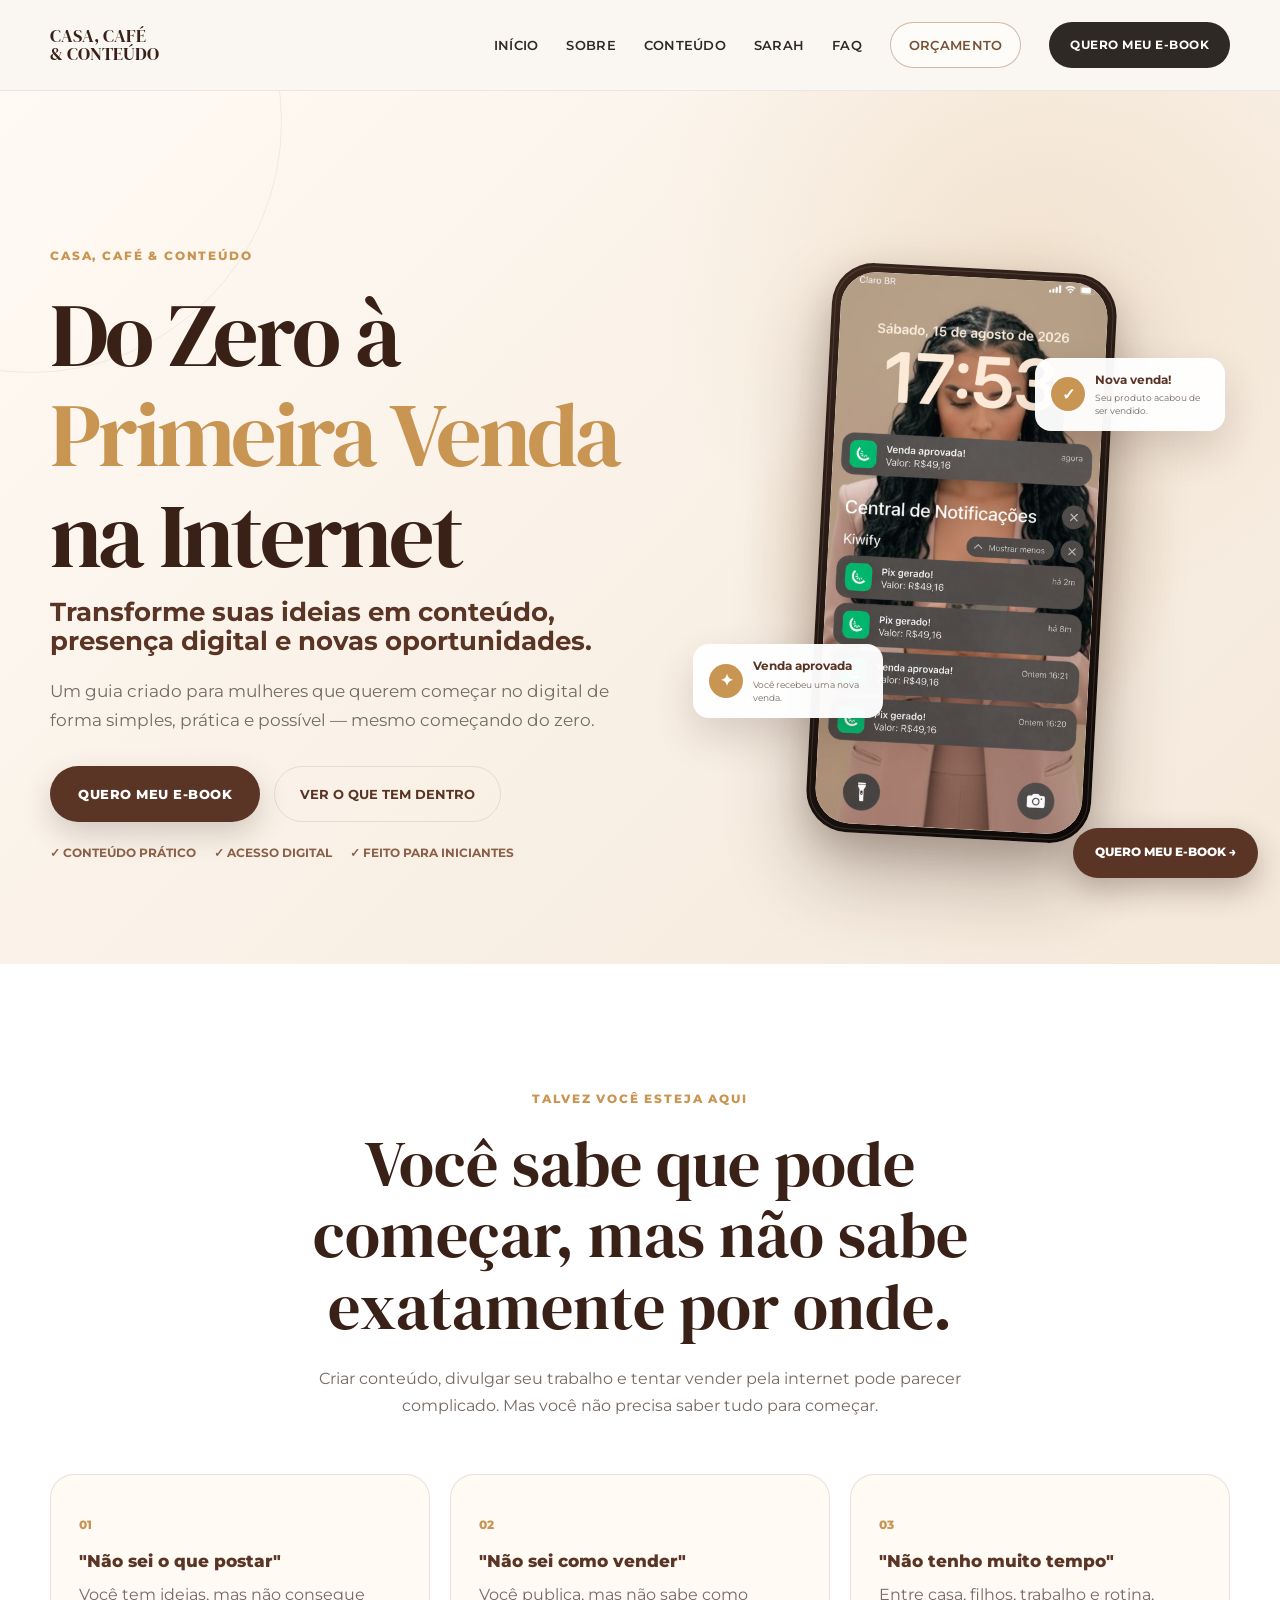
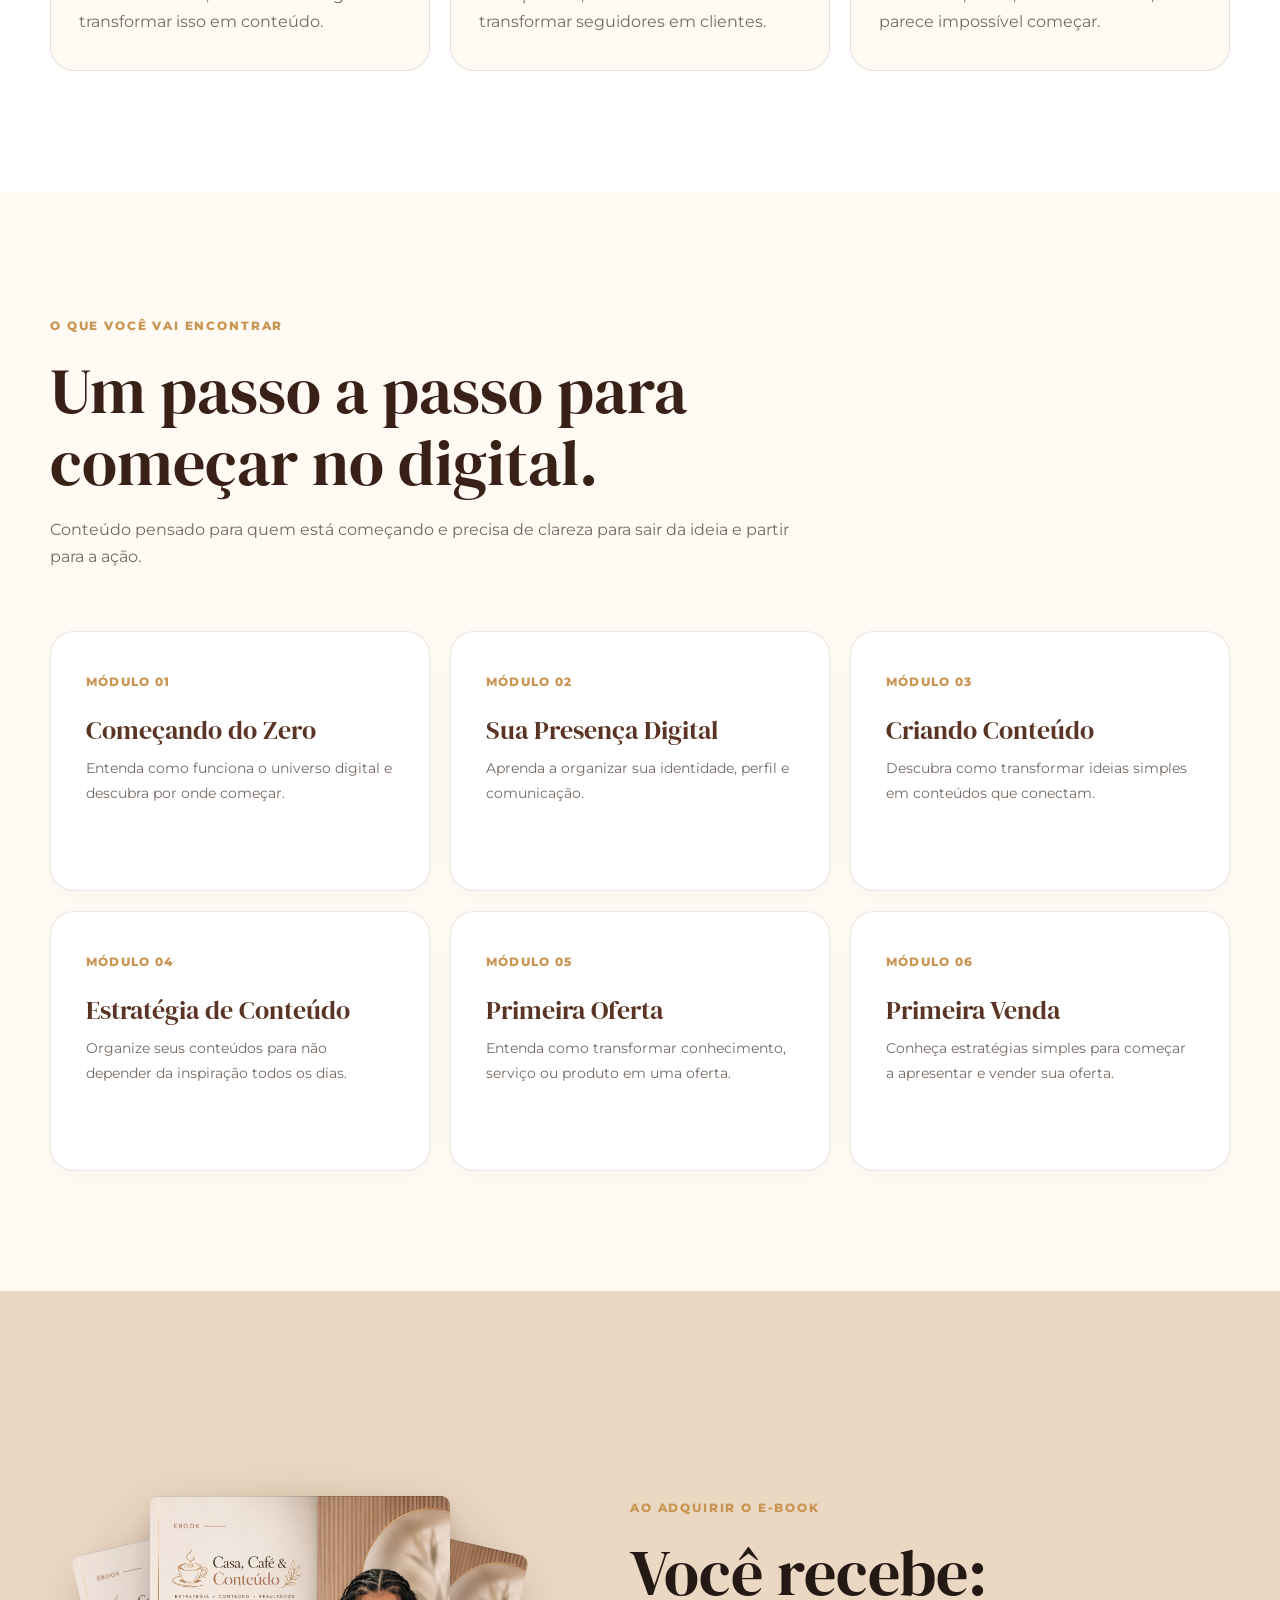
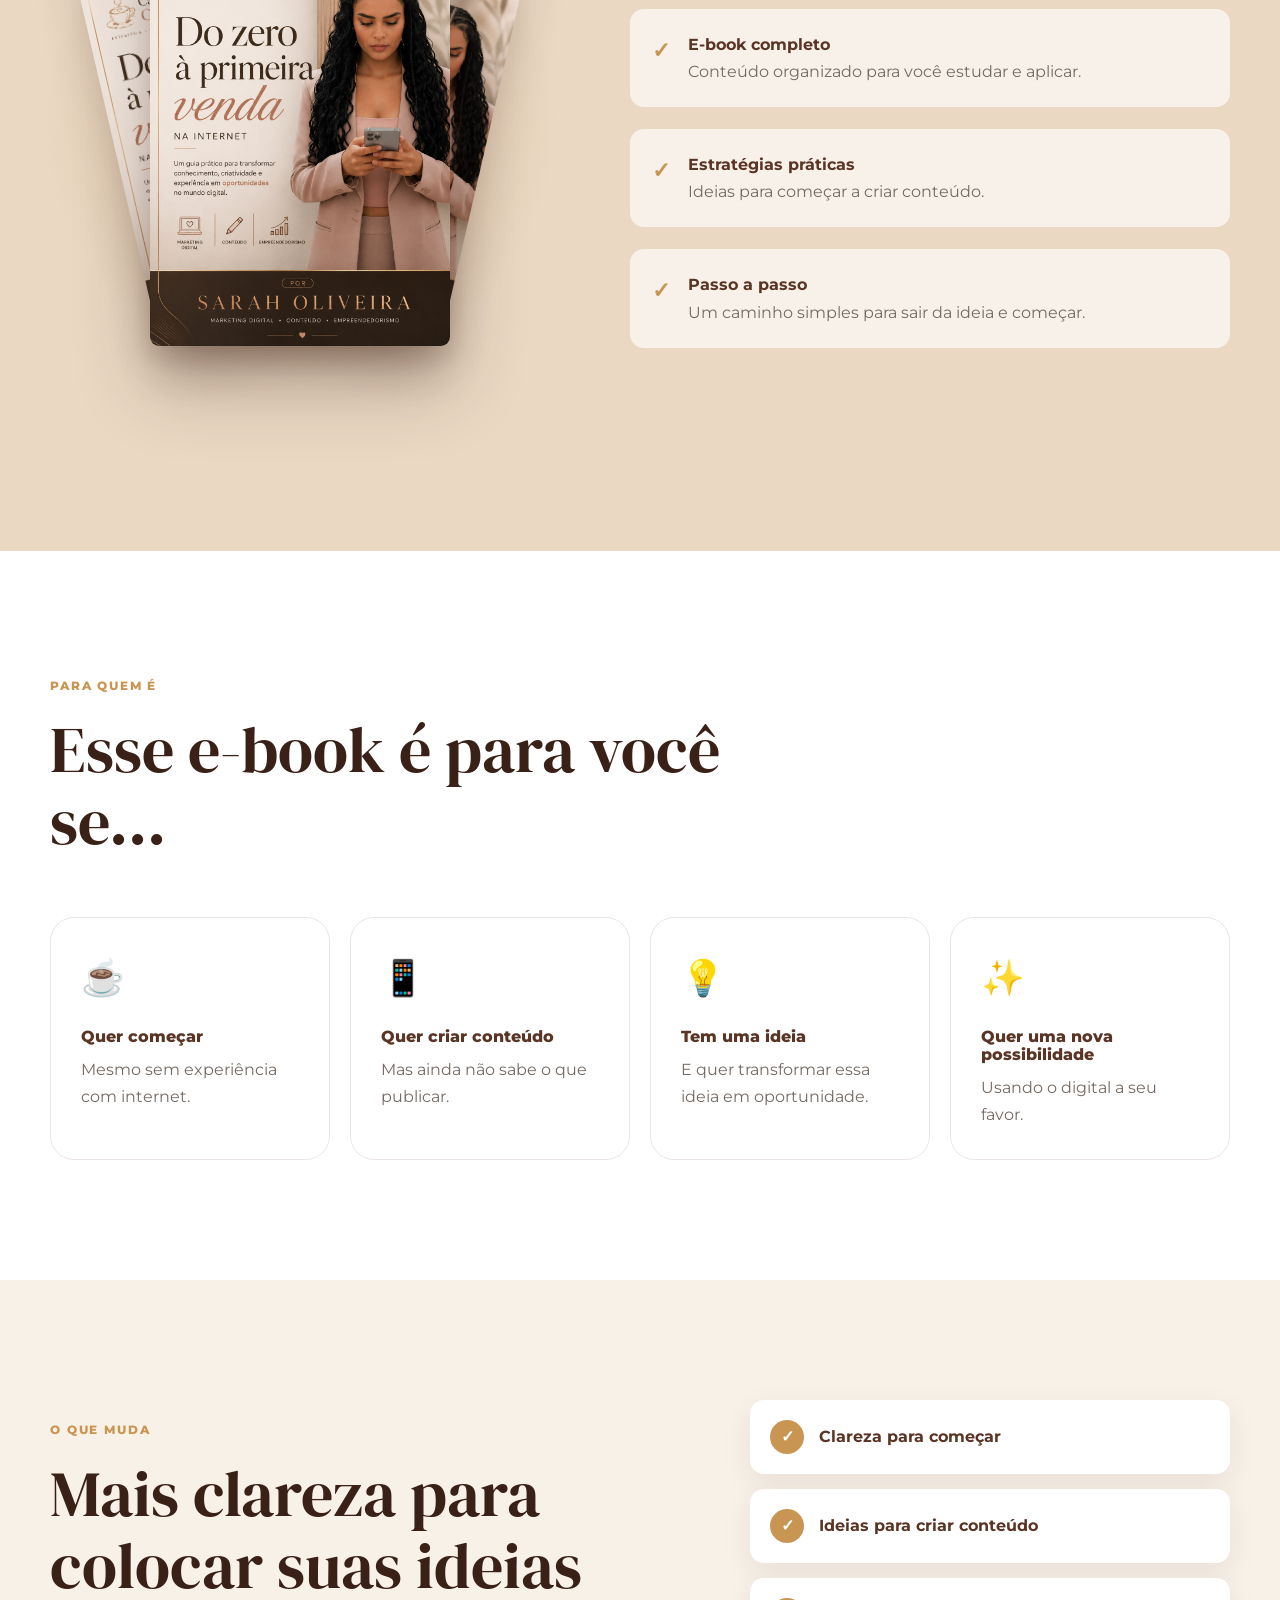
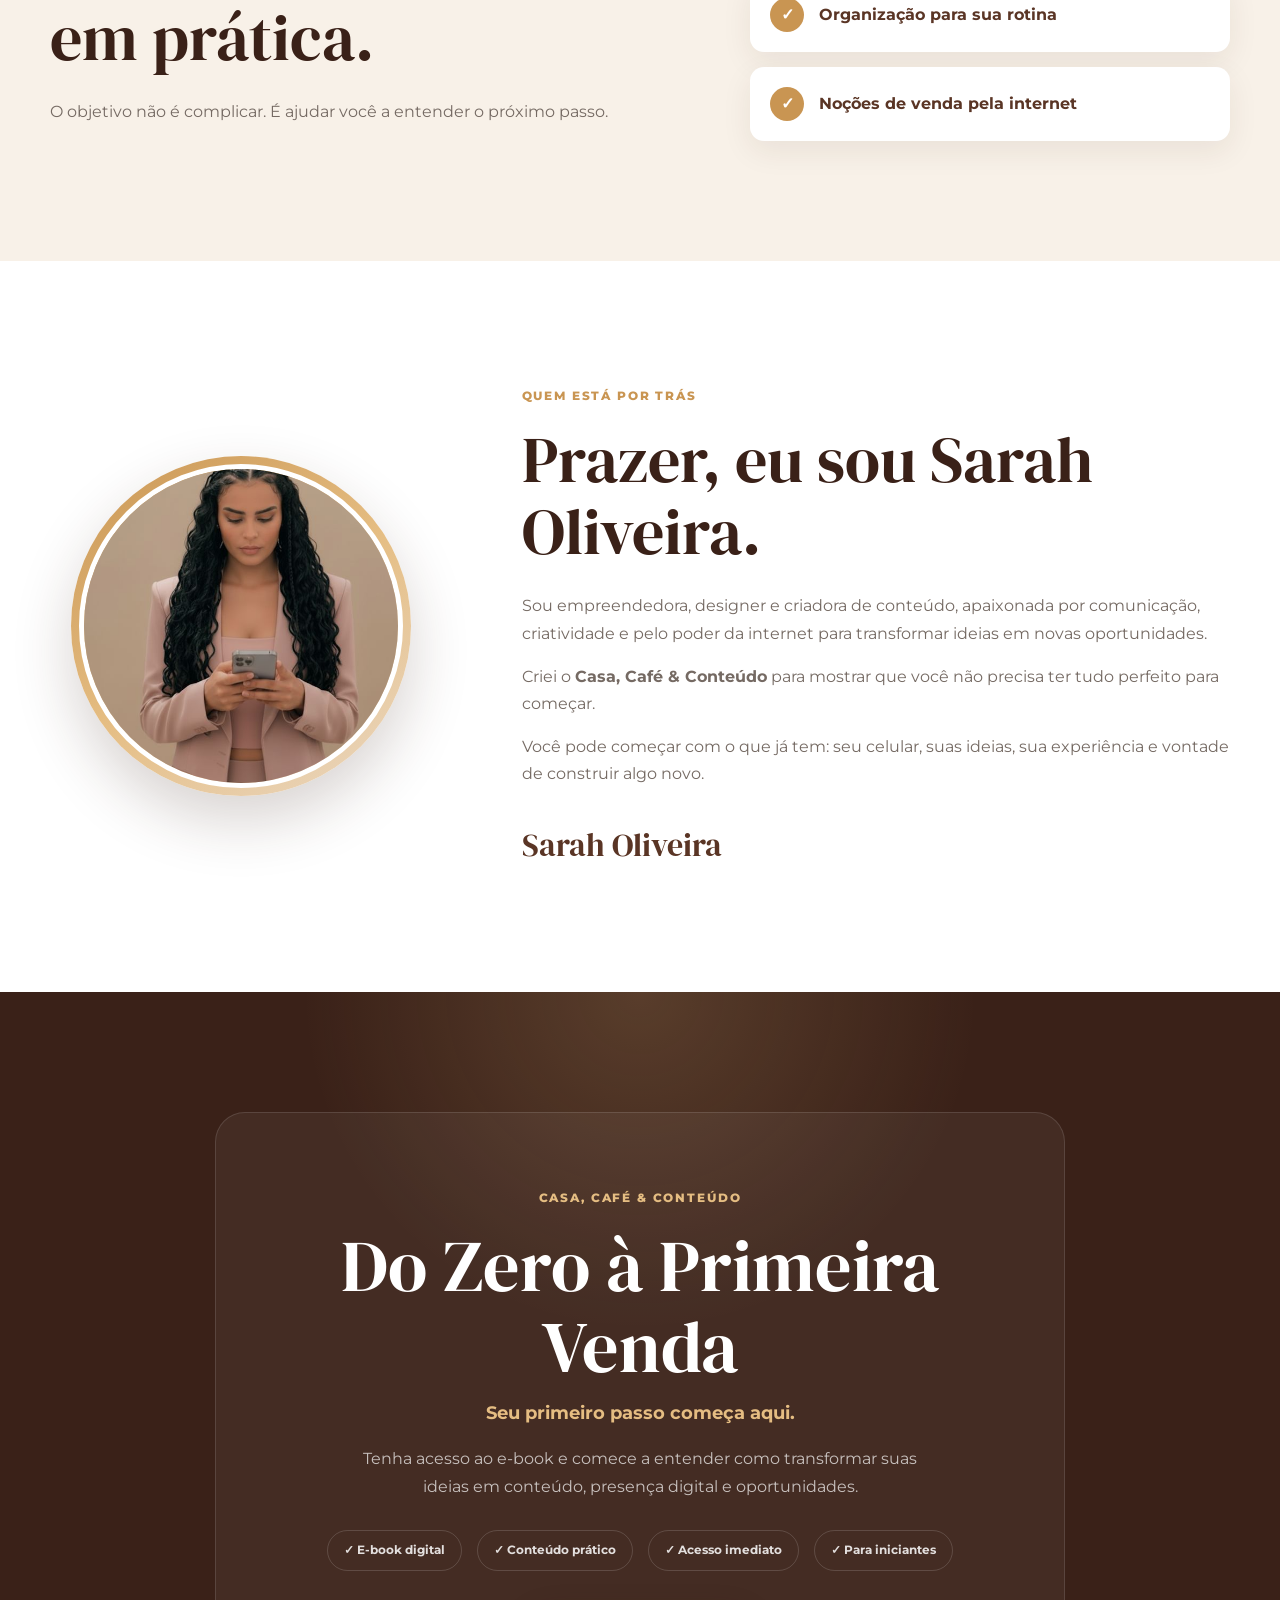
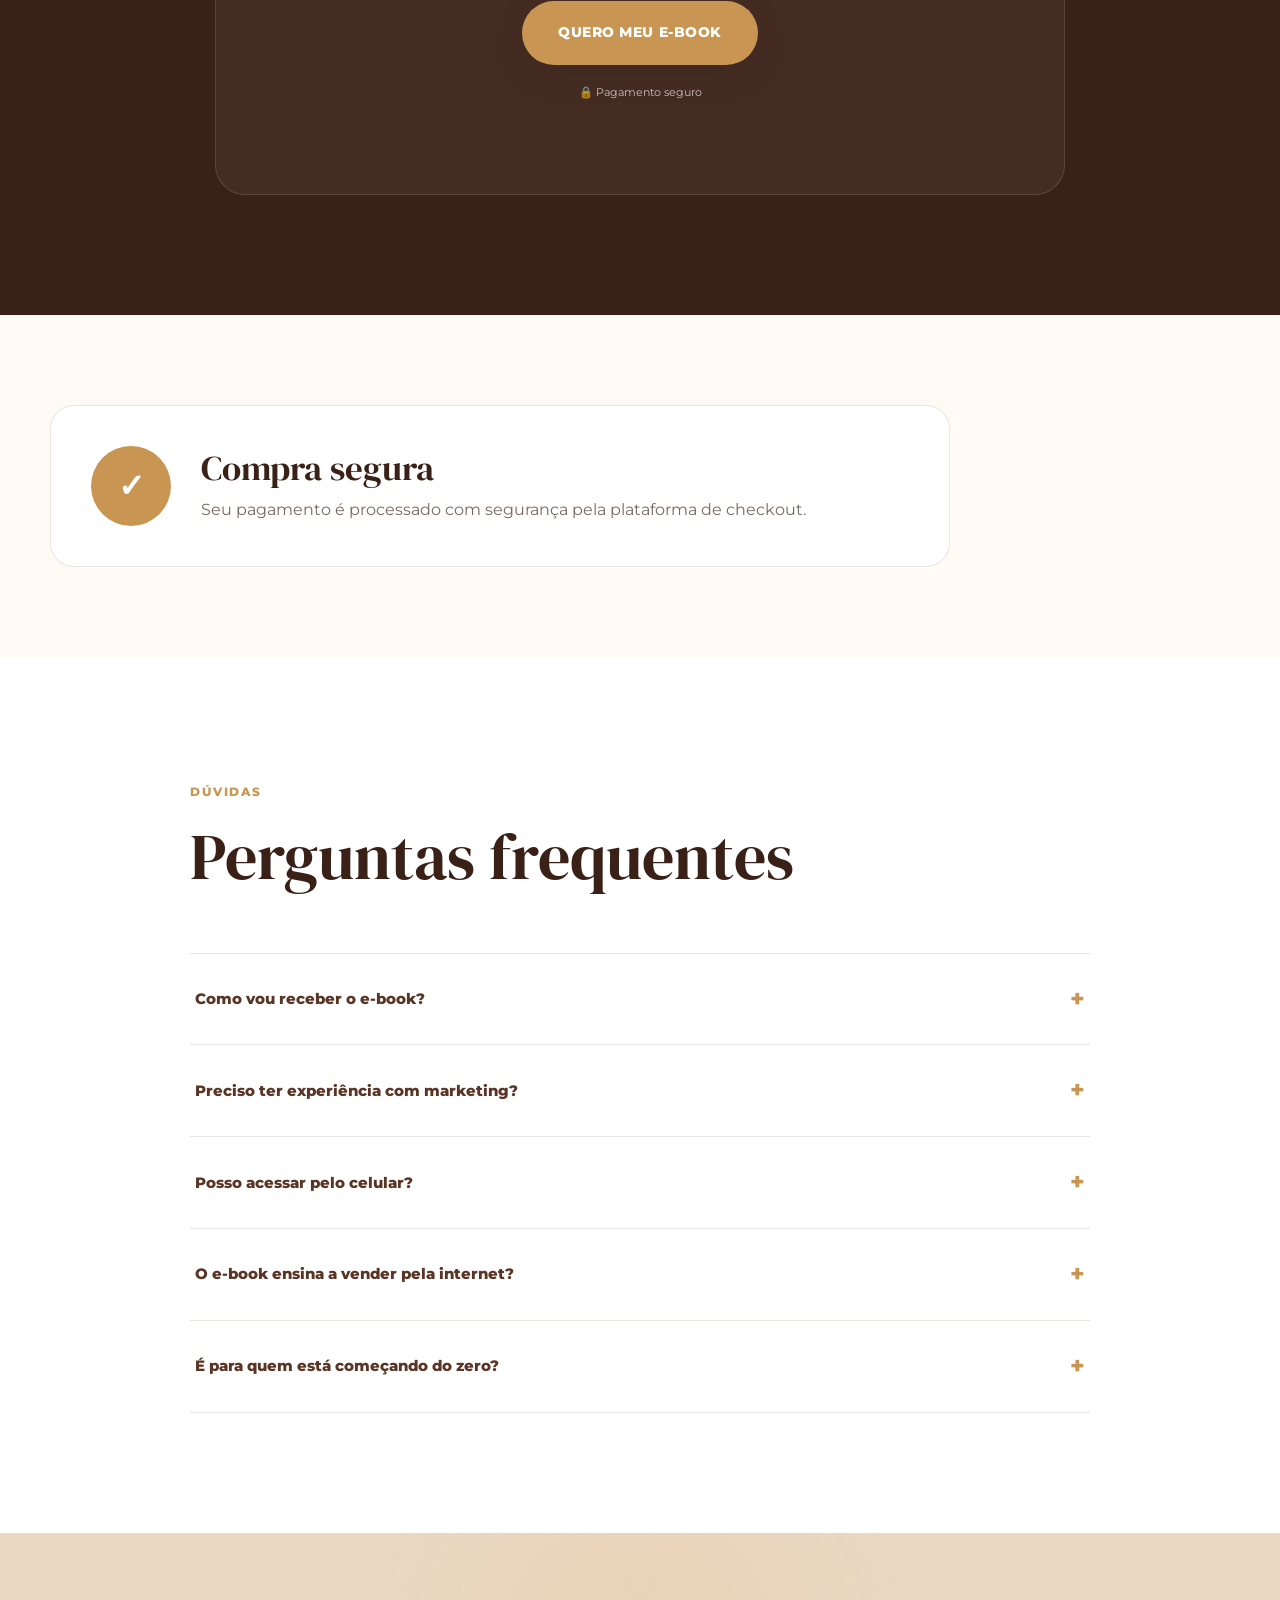
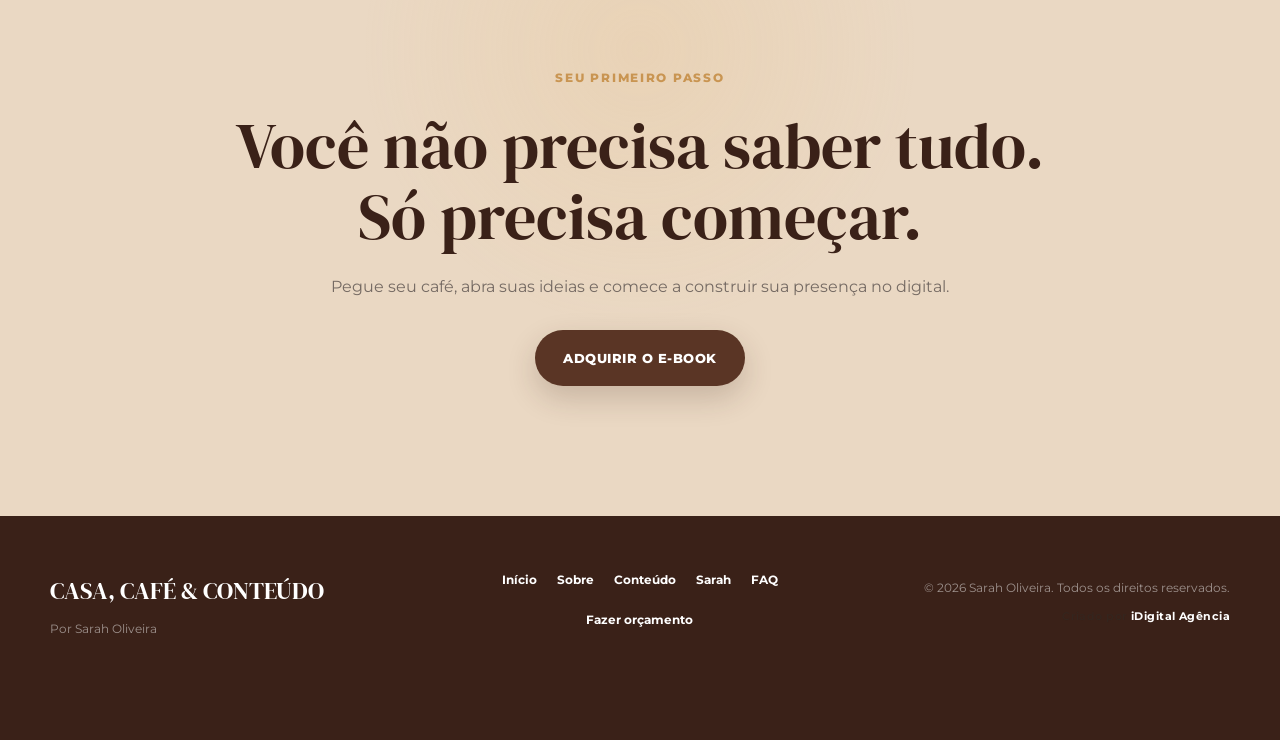
==== index.html @ 690cb83f "Primeiro commit do site Sarah Oliveira" ====
﻿<!DOCTYPE html>
<html lang="pt-BR">

<head>
    <meta charset="UTF-8">
    <meta name="viewport" content="width=device-width, initial-scale=1.0">

    <title>Casa, Café & Conteúdo | Sarah Oliveira</title>

    <meta name="description"
        content="Casa, Café & Conteúdo — Do Zero à Primeira Venda na Internet. Um guia para mulheres que desejam transformar ideias em oportunidades através da internet.">

    <!-- GOOGLE FONTS -->
    <link rel="preconnect" href="https://fonts.googleapis.com">
    <link rel="preconnect" href="https://fonts.gstatic.com" crossorigin>

    <link
        href="https://fonts.googleapis.com/css2?family=DM+Serif+Display&family=Montserrat:wght@400;500;600;700;800&display=swap"
        rel="stylesheet">

    <!-- CSS -->
    <link rel="stylesheet" href="style.css">
</head>

<body>

    <!-- =====================================================
         HEADER
    ====================================================== -->

    <header class="header">

        <div class="container">

            <nav class="nav">

                <a href="#inicio" class="logo">
                    CASA, CAFÉ
                    <br>
                    & CONTEÚDO
                </a>

                <div class="menu">

    <a href="#inicio">
        Início
    </a>

    <a href="#sobre">
        Sobre
    </a>

    <a href="#conteudo">
        Conteúdo
    </a>

    <a href="#autora">
        Sarah
    </a>

    <a href="#faq">
        FAQ
    </a>

    <!-- ORÇAMENTO -->
    <a href="orcamento.html">
        Orçamento
    </a>

    <a href="https://pay.kiwify.com.br/VkHYacC" class="nav-button">
        Quero meu e-book
    </a>

</div>

    </header>


    <!-- =====================================================
         HERO
    ====================================================== -->

    <main>

        <section class="hero" id="inicio">

            <div class="container">

                <div class="hero-grid">

                    <!-- TEXTO -->

                    <div class="hero-content">

                        <span class="eyebrow">
                            CASA, CAFÉ & CONTEÚDO
                        </span>

                        <h1>
                            Do Zero à
                            <span>Primeira Venda</span>
                            na Internet
                        </h1>

                        <h2>
                            Transforme suas ideias em conteúdo,
                            presença digital e novas oportunidades.
                        </h2>

                        <p class="hero-text">
                            Um guia criado para mulheres que querem
                            começar no digital de forma simples,
                            prática e possível — mesmo começando do zero.
                        </p>

                        <div class="hero-buttons">

                            <a href="https://pay.kiwify.com.br/VkHYacC" class="btn-primary">
                                QUERO MEU E-BOOK
                            </a>

                            <a href="#conteudo" class="btn-secondary">
                                VER O QUE TEM DENTRO
                            </a>

                        </div>

                        <div class="trust">

                            <span>✓ CONTEÚDO PRÁTICO</span>

                            <span>✓ ACESSO DIGITAL</span>

                            <span>✓ FEITO PARA INICIANTES</span>

                        </div>

                    </div>

                     <!-- =====================================================
     CELULAR COM SUA IMAGEM
====================================================== -->

<div class="sales-phone-area">

    <!-- NOTIFICAÇÃO FLUTUANTE 1 -->
    <div class="sales-notification-card">

        <div class="sales-notification-icon">
            ✓
        </div>

        <div>
            <strong>Nova venda!</strong>
            <p>Seu produto acabou de ser vendido.</p>
        </div>

    </div>


    <!-- NOTIFICAÇÃO FLUTUANTE 2 -->
    <div class="sales-notification-card two">

        <div class="sales-notification-icon">
            ✦
        </div>

        <div>
            <strong>Venda aprovada</strong>
            <p>Você recebeu uma nova venda.</p>
        </div>

    </div>


    <!-- =================================================
         MOCKUP DO CELULAR
    ================================================== -->

    <div class="sales-phone">

        <div class="sales-phone-screen">

            <!-- SUA IMAGEM -->
            <img
                src="img/notificacao-kiwify.png"
                alt="Notificação de venda da Kiwify"
                class="kiwify-screen-image"
            >

        </div>

    </div>
    
</div>



            </div>

        </section>


        <!-- =====================================================
             PROBLEMA
        ====================================================== -->

        <section class="problem">

            <div class="container">

                <span class="section-label">
                    TALVEZ VOCÊ ESTEJA AQUI
                </span>

                <h2>
                    Você sabe que pode começar,
                    mas não sabe exatamente por onde.
                </h2>

                <p>
                    Criar conteúdo, divulgar seu trabalho e tentar
                    vender pela internet pode parecer complicado.
                    Mas você não precisa saber tudo para começar.
                </p>


                <div class="problem-grid">

                    <article class="problem-card">

                        <span>01</span>

                        <h3>
                            "Não sei o que postar"
                        </h3>

                        <p>
                            Você tem ideias, mas não consegue
                            transformar isso em conteúdo.
                        </p>

                    </article>


                    <article class="problem-card">

                        <span>02</span>

                        <h3>
                            "Não sei como vender"
                        </h3>

                        <p>
                            Você publica, mas não sabe como
                            transformar seguidores em clientes.
                        </p>

                    </article>


                    <article class="problem-card">

                        <span>03</span>

                        <h3>
                            "Não tenho muito tempo"
                        </h3>

                        <p>
                            Entre casa, filhos, trabalho e rotina,
                            parece impossível começar.
                        </p>

                    </article>

                </div>

            </div>

        </section>
                  

                </div>
       

        <!-- =====================================================
             CONTEÚDO
        ====================================================== -->

        <section class="content-section" id="conteudo">

            <div class="container">

                <div class="section-heading">

                    <span class="section-label">
                        O QUE VOCÊ VAI ENCONTRAR
                    </span>

                    <h2>
                        Um passo a passo para
                        começar no digital.
                    </h2>

                    <p>
                        Conteúdo pensado para quem está começando
                        e precisa de clareza para sair da ideia
                        e partir para a ação.
                    </p>

                </div>


                <div class="content-grid">

                    <article class="content-card">

                        <span class="content-number">
                            MÓDULO 01
                        </span>

                        <h3>
                            Começando do Zero
                        </h3>

                        <p>
                            Entenda como funciona o universo digital
                            e descubra por onde começar.
                        </p>

                    </article>


                    <article class="content-card">

                        <span class="content-number">
                            MÓDULO 02
                        </span>

                        <h3>
                            Sua Presença Digital
                        </h3>

                        <p>
                            Aprenda a organizar sua identidade,
                            perfil e comunicação.
                        </p>

                    </article>


                    <article class="content-card">

                        <span class="content-number">
                            MÓDULO 03
                        </span>

                        <h3>
                            Criando Conteúdo
                        </h3>

                        <p>
                            Descubra como transformar ideias simples
                            em conteúdos que conectam.
                        </p>

                    </article>


                    <article class="content-card">

                        <span class="content-number">
                            MÓDULO 04
                        </span>

                        <h3>
                            Estratégia de Conteúdo
                        </h3>

                        <p>
                            Organize seus conteúdos para não depender
                            da inspiração todos os dias.
                        </p>

                    </article>


                    <article class="content-card">

                        <span class="content-number">
                            MÓDULO 05
                        </span>

                        <h3>
                            Primeira Oferta
                        </h3>

                        <p>
                            Entenda como transformar conhecimento,
                            serviço ou produto em uma oferta.
                        </p>

                    </article>


                    <article class="content-card">

                        <span class="content-number">
                            MÓDULO 06
                        </span>

                        <h3>
                            Primeira Venda
                        </h3>

                        <p>
                            Conheça estratégias simples para começar
                            a apresentar e vender sua oferta.
                        </p>

                    </article>

                </div>

            </div>

        </section>


        <!-- =====================================================
             INCLUÍDO
        ====================================================== -->

        <section class="included">

            <div class="container">

                <div class="included-box">

                    <!-- MOCKUP DOS E-BOOKS -->

                    <div class="hero-image">

                        <div class="decor-circle"></div>

                        <div class="ebook-stack">

                            <!-- E-BOOK TRASEIRO ESQUERDO -->

                            <div class="ebook-back ebook-left">

                                <img
                                    src="img/capa-ebook.png"
                                    alt="Capa alternativa do e-book Casa, Café & Conteúdo"
                                >

                            </div>


                            <!-- E-BOOK TRASEIRO DIREITO -->

                            <div class="ebook-back ebook-right">

                                <img
                                    src="img/capa-ebook.png"
                                    alt="Capa alternativa do e-book Casa, Café & Conteúdo"
                                >

                            </div>


                            <!-- E-BOOK PRINCIPAL -->

                            <div class="ebook-main">

                                <img
                                    src="img/capa-ebook.png"
                                    alt="E-book Casa, Café & Conteúdo"
                                >

                            </div>

                        </div>

                    </div>


                    <div>

                        <span class="section-label">
                            AO ADQUIRIR O E-BOOK
                        </span>

                        <h2>
                            Você recebe:
                        </h2>

                        <div class="included-list">

                            <div>

                                <span>✓</span>

                                <p>
                                    <strong>E-book completo</strong><br>
                                    Conteúdo organizado para você
                                    estudar e aplicar.
                                </p>

                            </div>


                            <div>

                                <span>✓</span>

                                <p>
                                    <strong>Estratégias práticas</strong><br>
                                    Ideias para começar a criar
                                    conteúdo.
                                </p>

                            </div>


                            <div>

                                <span>✓</span>

                                <p>
                                    <strong>Passo a passo</strong><br>
                                    Um caminho simples para sair
                                    da ideia e começar.
                                </p>

                            </div>

                        </div>

                    </div>

                </div>

            </div>

        </section>


        <!-- =====================================================
             PARA QUEM É
        ====================================================== -->

        <section class="audience">

            <div class="container">

                <div class="section-heading">

                    <span class="section-label">
                        PARA QUEM É
                    </span>

                    <h2>
                        Esse e-book é para você se...
                    </h2>

                </div>


                <div class="audience-grid">

                    <article class="audience-item">

                        <span>☕</span>

                        <h3>
                            Quer começar
                        </h3>

                        <p>
                            Mesmo sem experiência
                            com internet.
                        </p>

                    </article>


                    <article class="audience-item">

                        <span>📱</span>

                        <h3>
                            Quer criar conteúdo
                        </h3>

                        <p>
                            Mas ainda não sabe
                            o que publicar.
                        </p>

                    </article>


                    <article class="audience-item">

                        <span>💡</span>

                        <h3>
                            Tem uma ideia
                        </h3>

                        <p>
                            E quer transformar
                            essa ideia em oportunidade.
                        </p>

                    </article>


                    <article class="audience-item">

                        <span>✨</span>

                        <h3>
                            Quer uma nova possibilidade
                        </h3>

                        <p>
                            Usando o digital a seu favor.
                        </p>

                    </article>

                </div>

            </div>

        </section>


        <!-- =====================================================
             BENEFÍCIOS
        ====================================================== -->

        <section class="benefits">

            <div class="container">

                <div class="benefits-grid">

                    <div>

                        <span class="section-label">
                            O QUE MUDA
                        </span>

                        <h2>
                            Mais clareza para
                            colocar suas ideias em prática.
                        </h2>

                        <p>
                            O objetivo não é complicar.
                            É ajudar você a entender o próximo passo.
                        </p>

                    </div>


                    <div class="benefit-list">

                        <div>

                            <span>✓</span>

                            <strong>
                                Clareza para começar
                            </strong>

                        </div>


                        <div>

                            <span>✓</span>

                            <strong>
                                Ideias para criar conteúdo
                            </strong>

                        </div>


                        <div>

                            <span>✓</span>

                            <strong>
                                Organização para sua rotina
                            </strong>

                        </div>


                        <div>

                            <span>✓</span>

                            <strong>
                                Noções de venda pela internet
                            </strong>

                        </div>

                    </div>

                </div>

            </div>

        </section>


        <!-- =====================================================
             AUTORA
        ====================================================== -->

      <section class="author" id="autora">

    <div class="container">

        <div class="author-grid">

            <div class="author-photo">

                <div class="author-photo-wrapper">

                    <img 
                        src="img/sarah-oliveira.jpeg" 
                        alt="Sarah Oliveira"
                    >

                </div>

            </div>

            <div class="author-content">

                <span class="section-label">
                    QUEM ESTÁ POR TRÁS
                </span>

                <h2>
                    Prazer, eu sou Sarah Oliveira.
                </h2>

                <p>
                    Sou empreendedora, designer e criadora de conteúdo,
                    apaixonada por comunicação, criatividade e pelo poder
                    da internet para transformar ideias em novas oportunidades.
                </p>

                <p>
                    Criei o <strong>Casa, Café & Conteúdo</strong> para mostrar
                    que você não precisa ter tudo perfeito para começar.
                </p>

                <p>
                    Você pode começar com o que já tem:
                    seu celular, suas ideias, sua experiência e vontade
                    de construir algo novo.
                </p>

                <div class="author-signature">
                    Sarah Oliveira
                </div>

            </div>

        </div>

    </div>

</section>


        <!-- =====================================================
             OFERTA
        ====================================================== -->

        <section class="offer" id="oferta">

            <div class="container">

                <div class="offer-card">

                    <span class="section-label">
                        CASA, CAFÉ & CONTEÚDO
                    </span>

                    <h2>
                        Do Zero à Primeira Venda
                    </h2>

                    <h3>
                        Seu primeiro passo começa aqui.
                    </h3>

                    <p>
                        Tenha acesso ao e-book e comece a entender
                        como transformar suas ideias em conteúdo,
                        presença digital e oportunidades.
                    </p>


                    <div class="offer-features">

                        <span>✓ E-book digital</span>

                        <span>✓ Conteúdo prático</span>

                        <span>✓ Acesso imediato</span>

                        <span>✓ Para iniciantes</span>

                    </div>


                    <!-- LINK KIWIFY -->

                    <a
                        href="https://pay.kiwify.com.br/VkHYacC"
                        class="btn-primary btn-large"
                        target="_blank"
                        rel="noopener noreferrer"
                    >
                        QUERO MEU E-BOOK
                    </a>

                    <p class="secure">
                        🔒 Pagamento seguro
                    </p>

                </div>

            </div>

        </section>


        <!-- =====================================================
             GARANTIA
        ====================================================== -->

        <section class="guarantee">

            <div class="container">

                <div class="guarantee-box">

                    <div class="guarantee-icon">
                        ✓
                    </div>

                    <div>

                        <h2>
                            Compra segura
                        </h2>

                        <p>
                            Seu pagamento é processado
                            com segurança pela plataforma
                            de checkout.
                        </p>

                    </div>

                </div>

            </div>

        </section>


        <!-- =====================================================
             FAQ
        ====================================================== -->

        <section class="faq" id="faq">

            <div class="container narrow">

                <div class="section-heading">

                    <span class="section-label">
                        DÚVIDAS
                    </span>

                    <h2>
                        Perguntas frequentes
                    </h2>

                </div>


                <div class="faq-list">

                    <details>

                        <summary>
                            Como vou receber o e-book?
                            <span>+</span>
                        </summary>

                        <p>
                            Após a confirmação da compra,
                            você receberá as instruções de acesso
                            ao produto digital.
                        </p>

                    </details>


                    <details>

                        <summary>
                            Preciso ter experiência com marketing?
                            <span>+</span>
                        </summary>

                        <p>
                            Não. O conteúdo foi pensado para quem
                            está começando e quer entender o digital
                            de maneira simples e prática.
                        </p>

                    </details>


                    <details>

                        <summary>
                            Posso acessar pelo celular?
                            <span>+</span>
                        </summary>

                        <p>
                            Sim. O material digital pode ser acessado
                            pelo celular, computador ou tablet.
                        </p>

                    </details>


                    <details>

                        <summary>
                            O e-book ensina a vender pela internet?
                            <span>+</span>
                        </summary>

                        <p>
                            Sim. Você encontrará orientações para
                            entender conteúdo, oferta e os primeiros
                            passos para realizar uma venda.
                        </p>

                    </details>


                    <details>

                        <summary>
                            É para quem está começando do zero?
                            <span>+</span>
                        </summary>

                        <p>
                            Sim. Essa é justamente a proposta do
                            Casa, Café & Conteúdo.
                        </p>

                    </details>

                </div>

            </div>

        </section>


        <!-- =====================================================
             CTA FINAL
        ====================================================== -->

        <section class="final-cta">

            <div class="container">

                <div class="final-cta-content">

                    <span>
                        SEU PRIMEIRO PASSO
                    </span>

                    <h2>
                        Você não precisa saber tudo.
                        Só precisa começar.
                    </h2>

                    <p>
                        Pegue seu café, abra suas ideias
                        e comece a construir sua presença no digital.
                    </p>

                    <a
                        href="https://pay.kiwify.com.br/VkHYacC"
                        class="btn-primary"
                        target="_blank"
                        rel="noopener noreferrer"
                    >
                        ADQUIRIR O E-BOOK
                    </a>

                </div>

            </div>

        </section>

    </main>


    <!-- =====================================================
         FOOTER
    ====================================================== -->

    <footer class="footer">

        <div class="container">

            <div class="footer-content">

                <div>

                    <div class="footer-logo">
                        CASA, CAFÉ & CONTEÚDO
                    </div>

                    <p>
                        Por Sarah Oliveira
                    </p>

                </div>


                <div class="footer-links">

    <a href="#inicio">
        Início
    </a>

    <a href="#sobre">
        Sobre
    </a>

    <a href="#conteudo">
        Conteúdo
    </a>

    <a href="#autora">
        Sarah
    </a>

    <a href="#faq">
        FAQ
    </a>

    <a href="orcamento.html">
        Fazer orçamento
    </a>

</div>


                <div class="footer-copy">

    <p>
        © 2026 Sarah Oliveira.
        Todos os direitos reservados.
    </p>

    <span class="created-by">
        Criado por
        <strong>iDigital Agência</strong>
    </span>

</div>
    </footer>


    <!-- =====================================================
         BOTÃO FLUTUANTE
    ====================================================== -->

    <a
        href="https://pay.kiwify.com.br/VkHYacC"
        class="floating-button"
        target="_blank"
        rel="noopener noreferrer"
    >
        QUERO MEU E-BOOK →
    </a>

</body>

</html>
---- style.css ----
﻿/* =========================================================
   CASA, CAFÉ & CONTEÚDO
   STYLE.CSS
   Sarah Oliveira
========================================================= */

:root {
    --coffee: #5a3525;
    --coffee-dark: #3a2118;
    --coffee-light: #8b6049;
    --cream: #f8f1e8;
    --cream-light: #fffaf4;
    --beige: #ead8c3;
    --gold: #c99552;
    --gold-light: #e5bd82;
    --white: #ffffff;
    --black: #241914;
    --gray: #756a63;
    --border: rgba(90, 53, 37, 0.12);

    --shadow: 0 20px 60px rgba(58, 33, 24, 0.12);
    --shadow-soft: 0 10px 30px rgba(58, 33, 24, 0.08);

    --radius: 24px;
    --radius-small: 14px;

    --container: 1180px;
}


/* =========================================================
   RESET
========================================================= */

* {
    margin: 0;
    padding: 0;
    box-sizing: border-box;
}

html {
    scroll-behavior: smooth;
}

body {
    font-family: "Montserrat", sans-serif;
    color: var(--black);
    background: var(--cream-light);
    line-height: 1.7;
    overflow-x: hidden;
}

img {
    max-width: 100%;
    display: block;
}

a {
    color: inherit;
    text-decoration: none;
}

button,
a {
    -webkit-tap-highlight-color: transparent;
}


/* =========================================================
   CONTAINER
========================================================= */

.container {
    width: min(100% - 40px, var(--container));
    margin: 0 auto;
}

.narrow {
    max-width: 900px;
}


/* =========================================================
   TIPOGRAFIA
========================================================= */

h1,
h2,
h3 {
    font-family: "DM Serif Display", serif;
    font-weight: 400;
    line-height: 1.12;
}

h1 {
    font-size: clamp(3.4rem, 7vw, 6.7rem);
}

h2 {
    font-size: clamp(2.4rem, 5vw, 4.4rem);
}

h3 {
    font-size: 1.6rem;
}

p {
    color: var(--gray);
}


/* =========================================================
   HEADER
========================================================= */

.header {
    position: absolute;
    top: 0;
    left: 0;
    width: 100%;
    z-index: 100;
    padding: 22px 0;
}

.nav {
    display: flex;
    align-items: center;
    justify-content: space-between;
    gap: 30px;
}

.logo {
    display: flex;
    align-items: center;
    gap: 10px;
    color: var(--coffee-dark);
    font-family: "DM Serif Display", serif;
    font-size: 1.1rem;
    line-height: 1.05;
}

.logo:first-letter {
    font-size: 1.8rem;
}

.menu {
    display: flex;
    align-items: center;
    gap: 28px;
    font-size: 0.78rem;
    font-weight: 700;
    text-transform: uppercase;
    letter-spacing: 0.04em;
}

.menu a {
    transition: 0.3s ease;
}

.menu a:hover {
    color: var(--gold);
}

.nav-button {
    padding: 12px 20px;
    background: var(--coffee);
    color: var(--white) !important;
    border-radius: 100px;
}

.nav-button:hover {
    background: var(--coffee-dark);
    transform: translateY(-2px);
}


/* =========================================================
   HERO
========================================================= */

.hero {
    min-height: 850px;
    padding: 150px 0 100px;

    background:
        radial-gradient(
            circle at 80% 20%,
            rgba(201, 149, 82, 0.15),
            transparent 30%
        ),
        linear-gradient(
            135deg,
            #fffaf4 0%,
            #f4e8da 100%
        );

    position: relative;
    overflow: hidden;
}

.hero::before {
    content: "";
    position: absolute;

    width: 500px;
    height: 500px;

    border: 1px solid rgba(90, 53, 37, 0.08);

    border-radius: 50%;

    top: -220px;
    left: -220px;
}

.hero-grid {
    display: grid;

    grid-template-columns:
        1.05fr
        0.95fr;

    align-items: center;

    gap: 50px;
}

.eyebrow,
.section-label {
    display: inline-block;

    color: var(--gold);

    font-size: 0.72rem;

    font-weight: 800;

    letter-spacing: 0.16em;

    text-transform: uppercase;

    margin-bottom: 18px;
}

.hero h1 {
    color: var(--coffee-dark);
    letter-spacing: -0.035em;
}

.hero h1 span {
    display: block;
    color: var(--gold);
}

.hero h2 {
    margin-top: 12px;

    font-family: "Montserrat", sans-serif;

    font-size: clamp(1.2rem, 2vw, 1.7rem);

    font-weight: 700;

    color: var(--coffee);
}

.hero-text {
    max-width: 650px;

    margin-top: 22px;

    font-size: 1.05rem;
}

.hero-buttons {
    display: flex;

    flex-wrap: wrap;

    align-items: center;

    gap: 14px;

    margin-top: 32px;
}


/* =========================================================
   BOTÕES
========================================================= */

.btn-primary {
    display: inline-flex;

    align-items: center;
    justify-content: center;

    min-height: 56px;

    padding: 0 28px;

    background: var(--coffee);

    color: var(--white);

    border-radius: 100px;

    font-size: 0.82rem;

    font-weight: 800;

    letter-spacing: 0.04em;

    box-shadow:
        0 12px 30px rgba(58, 33, 24, 0.2);

    transition: 0.3s ease;
}

.btn-primary:hover {
    background: var(--coffee-dark);

    transform: translateY(-4px);

    box-shadow:
        0 18px 40px rgba(58, 33, 24, 0.25);
}

.btn-secondary {
    min-height: 56px;

    display: inline-flex;

    align-items: center;
    justify-content: center;

    padding: 0 25px;

    border: 1px solid var(--border);

    border-radius: 100px;

    color: var(--coffee);

    font-size: 0.82rem;

    font-weight: 700;

    transition: 0.3s ease;
}

.btn-secondary:hover {
    background: var(--white);

    border-color: var(--gold);
}

.btn-large {
    min-height: 64px;

    padding: 0 36px;

    font-size: 0.88rem;

    background: var(--gold);
}

.btn-large:hover {
    background: var(--gold-light);

    color: var(--coffee-dark);
}

.trust {
    display: flex;

    flex-wrap: wrap;

    gap: 18px;

    margin-top: 22px;

    font-size: 0.72rem;

    font-weight: 700;

    color: var(--coffee-light);
}


/* =========================================================
   HERO IMAGE
========================================================= */

.hero-image {
    position: relative;

    width: 100%;

    min-height: 620px;

    display: flex;

    align-items: center;

    justify-content: center;

    padding: 30px 20px;

    overflow: visible;
}


/* =========================================================
   CÍRCULO DECORATIVO
========================================================= */

.decor-circle {
    position: absolute;

    width: 520px;
    height: 520px;

    top: 50%;
    left: 50%;

    transform: translate(-50%, -50%);

    border-radius: 50%;

    background:
        radial-gradient(
            circle,
            rgba(201, 149, 82, 0.16),
            rgba(201, 149, 82, 0.03) 65%,
            transparent 70%
        );

    z-index: 0;
}


/* =========================================================
   E-BOOK STACK
========================================================= */

.ebook-stack {
    position: relative;

    width: 460px;
    height: 560px;

    display: flex;

    align-items: center;
    justify-content: center;

    margin: 0 auto;

    perspective: 1200px;

    z-index: 4;
}


/* =========================================================
   E-BOOKS TRASEIROS
========================================================= */

.ebook-back {
    position: absolute;

    width: 265px;

    overflow: hidden;

    border-radius: 9px;

    box-shadow:
        0 25px 45px rgba(58, 33, 24, 0.22);

    will-change: transform;
}

.ebook-back img {
    width: 100%;
    height: auto;

    display: block;
}


/* =========================================================
   E-BOOK ESQUERDO
========================================================= */

.ebook-left {
    left: 42px;

    top: 50%;

    z-index: 1;

    transform:
        translateY(-50%)
        rotate(-13deg);

    animation:
        ebookLeftElegant
        6s
        ease-in-out
        infinite;
}


/* =========================================================
   E-BOOK DIREITO
========================================================= */

.ebook-right {
    right: 42px;

    top: 50%;

    z-index: 1;

    transform:
        translateY(-50%)
        rotate(13deg);

    animation:
        ebookRightElegant
        6s
        ease-in-out
        infinite;
}


/* =========================================================
   E-BOOK PRINCIPAL
========================================================= */

.ebook-main {
    position: absolute;

    width: 300px;

    top: 50%;
    left: 50%;

    z-index: 5;

    overflow: hidden;

    border-radius: 9px;

    transform:
        translate(-50%, -50%);

    box-shadow:
        0 38px 75px rgba(58, 33, 24, 0.30),
        0 12px 25px rgba(58, 33, 24, 0.13);

    animation:
        ebookMainElegant
        5s
        ease-in-out
        infinite;

    will-change: transform;
}

.ebook-main img {
    width: 100%;
    height: auto;

    display: block;
}


/* =========================================================
   BRILHO DA CAPA
========================================================= */

.ebook-main::after {
    content: "";

    position: absolute;

    inset: 0;

    background:
        linear-gradient(
            120deg,
            transparent 35%,
            rgba(255, 255, 255, 0.18) 50%,
            transparent 65%
        );

    transform: translateX(-120%);

    animation:
        ebookShine
        7s
        ease-in-out
        infinite;

    pointer-events: none;
}


/* =========================================================
   SOMBRA NO CHÃO
========================================================= */

.ebook-stack::after {
    content: "";

    position: absolute;

    width: 280px;
    height: 35px;

    left: 50%;
    bottom: 48px;

    transform: translateX(-50%);

    background:
        rgba(58, 33, 24, 0.24);

    border-radius: 50%;

    filter: blur(25px);

    z-index: 0;

    animation:
        ebookShadowElegant
        5s
        ease-in-out
        infinite;
}


/* =========================================================
   ANIMAÇÃO E-BOOK PRINCIPAL
========================================================= */

@keyframes ebookMainElegant {

    0% {
        transform:
            translate(-50%, -50%)
            translateY(0)
            rotateZ(0deg)
            rotateY(0deg);
    }

    25% {
        transform:
            translate(-50%, -50%)
            translateY(-9px)
            rotateZ(-0.7deg)
            rotateY(1deg);
    }

    50% {
        transform:
            translate(-50%, -50%)
            translateY(-16px)
            rotateZ(0.5deg)
            rotateY(-1deg);
    }

    75% {
        transform:
            translate(-50%, -50%)
            translateY(-8px)
            rotateZ(-0.5deg)
            rotateY(0.5deg);
    }

    100% {
        transform:
            translate(-50%, -50%)
            translateY(0)
            rotateZ(0deg)
            rotateY(0deg);
    }
}


/* =========================================================
   ANIMAÇÃO E-BOOK ESQUERDO
========================================================= */

@keyframes ebookLeftElegant {

    0%,
    100% {
        transform:
            translateY(-50%)
            rotate(-13deg);
    }

    50% {
        transform:
            translate(-8px, calc(-50% - 8px))
            rotate(-16deg);
    }
}


/* =========================================================
   ANIMAÇÃO E-BOOK DIREITO
========================================================= */

@keyframes ebookRightElegant {

    0%,
    100% {
        transform:
            translateY(-50%)
            rotate(13deg);
    }

    50% {
        transform:
            translate(8px, calc(-50% - 8px))
            rotate(16deg);
    }
}


/* =========================================================
   SOMBRA
========================================================= */

@keyframes ebookShadowElegant {

    0%,
    100% {
        transform:
            translateX(-50%)
            scale(1);

        opacity: 0.65;
    }

    50% {
        transform:
            translateX(-50%)
            scale(0.82);

        opacity: 0.38;
    }
}


/* =========================================================
   BRILHO
========================================================= */

@keyframes ebookShine {

    0%,
    65% {
        transform:
            translateX(-120%);
    }

    80% {
        transform:
            translateX(120%);
    }

    100% {
        transform:
            translateX(120%);
    }
}


/* =========================================================
   HOVER DESKTOP
========================================================= */

@media (min-width: 651px) {

    .ebook-stack:hover .ebook-left {

        animation-play-state: paused;

        transform:
            translate(-15px, calc(-50% - 5px))
            rotate(-17deg);
    }

    .ebook-stack:hover .ebook-right {

        animation-play-state: paused;

        transform:
            translate(15px, calc(-50% - 5px))
            rotate(17deg);
    }

    .ebook-stack:hover .ebook-main {

        animation-play-state: paused;

        transform:
            translate(-50%, calc(-50% - 18px))
            scale(1.035);
    }
}


/* =========================================================
   PROBLEM
========================================================= */

.problem {
    padding: 120px 0;

    background: var(--white);

    text-align: center;
}

.problem h2 {
    max-width: 800px;

    margin: 0 auto 22px;

    color: var(--coffee-dark);
}

.problem > .container > p {
    max-width: 700px;

    margin: auto;
}

.problem-grid {
    display: grid;

    grid-template-columns:
        repeat(3, 1fr);

    gap: 20px;

    margin-top: 55px;
}

.problem-card {
    padding: 35px 28px;

    text-align: left;

    border: 1px solid var(--border);

    border-radius: var(--radius);

    background: var(--cream-light);

    transition: 0.3s ease;
}

.problem-card:hover {
    transform: translateY(-7px);

    box-shadow: var(--shadow-soft);
}

.problem-card span {
    color: var(--gold);

    font-weight: 800;

    font-size: 0.75rem;
}

.problem-card h3 {
    margin: 15px 0 10px;

    color: var(--coffee);

    font-family: "Montserrat", sans-serif;

    font-size: 1.05rem;

    font-weight: 800;
}


/* =========================================================
   TRANSFORMATION
========================================================= */

.transformation {
    padding: 110px 0;

    background: var(--coffee);

    color: var(--white);
}

.transformation-grid {
    display: grid;

    grid-template-columns:
        1fr 1fr;

    gap: 80px;

    align-items: center;
}

.transformation .section-label {
    color: var(--gold-light);
}

.transformation h2 {
    color: var(--white);
}

.transformation p {
    margin-bottom: 18px;

    color: rgba(255, 255, 255, 0.72);
}

.transformation strong {
    color: var(--gold-light);
}


/* =========================================================
   CONTENT
========================================================= */

.content-section {
    padding: 120px 0;

    background: var(--cream-light);
}

.section-heading {
    max-width: 750px;

    margin-bottom: 60px;
}

.section-heading h2 {
    color: var(--coffee-dark);

    margin-bottom: 18px;
}

.content-grid {
    display: grid;

    grid-template-columns:
        repeat(3, 1fr);

    gap: 20px;
}

.content-card {
    position: relative;

    min-height: 260px;

    padding: 35px;

    border-radius: var(--radius);

    background: var(--white);

    border: 1px solid var(--border);

    box-shadow:
        0 5px 20px rgba(58, 33, 24, 0.03);

    transition: 0.3s ease;
}

.content-card:hover {
    transform: translateY(-8px);

    box-shadow: var(--shadow);
}

.content-number {
    color: var(--gold);

    font-size: 0.78rem;

    font-weight: 800;

    letter-spacing: 0.1em;
}

.content-card h3 {
    margin: 22px 0 12px;

    color: var(--coffee);
}

.content-card p {
    font-size: 0.9rem;
}


/* =========================================================
   INCLUDED
========================================================= */

.included {
    padding: 120px 0;

    background: var(--beige);
}

.included-box {
    display: grid;

    grid-template-columns:
        0.8fr 1.2fr;

    gap: 80px;

    align-items: center;
}

.fake-book {
    width: 280px;

    min-height: 390px;

    margin: auto;

    padding: 40px 30px;

    display: flex;

    flex-direction: column;

    align-items: center;

    justify-content: center;

    gap: 25px;

    text-align: center;

    border-radius: 7px;

    background:
        linear-gradient(
            145deg,
            #714a36,
            #3f251b
        );

    color: var(--white);

    box-shadow:
        25px 30px 60px rgba(58, 33, 24, 0.25);

    transform: rotate(-4deg);
}

.fake-book div {
    font-size: 3.5rem;
}

.fake-book strong {
    font-family: "DM Serif Display", serif;

    font-size: 2rem;

    line-height: 1;
}

.fake-book small {
    color: var(--gold-light);

    font-size: 0.62rem;

    font-weight: 800;

    letter-spacing: 0.1em;
}

.included-list {
    display: grid;

    gap: 22px;
}

.included-list > div {
    display: flex;

    gap: 18px;

    padding: 22px;

    background:
        rgba(255, 255, 255, 0.65);

    border-radius: var(--radius-small);
}

.included-list span {
    color: var(--gold);

    font-size: 1.4rem;

    font-weight: 800;
}

.included-list strong {
    color: var(--coffee);
}


/* =========================================================
   AUDIENCE
========================================================= */

.audience {
    padding: 120px 0;

    background: var(--white);
}

.audience-grid {
    display: grid;

    grid-template-columns:
        repeat(4, 1fr);

    gap: 20px;
}

.audience-item {
    padding: 30px;

    border: 1px solid var(--border);

    border-radius: var(--radius);
}

.audience-item > span {
    font-size: 2.2rem;
}

.audience-item h3 {
    margin: 20px 0 10px;

    font-family: "Montserrat", sans-serif;

    font-size: 1rem;

    font-weight: 800;

    color: var(--coffee);
}


/* =========================================================
   BENEFITS
========================================================= */

.benefits {
    padding: 120px 0;

    background: var(--cream);
}

.benefits-grid {
    display: grid;

    grid-template-columns:
        1fr 0.8fr;

    gap: 100px;

    align-items: center;
}

.benefits h2 {
    color: var(--coffee-dark);

    margin-bottom: 25px;
}

.benefit-list {
    display: grid;

    gap: 15px;
}

.benefit-list div {
    display: flex;

    align-items: center;

    gap: 15px;

    padding: 20px;

    background: var(--white);

    border-radius: var(--radius-small);

    box-shadow: var(--shadow-soft);
}

.benefit-list span {
    width: 34px;
    height: 34px;

    display: flex;

    align-items: center;
    justify-content: center;

    border-radius: 50%;

    background: var(--gold);

    color: var(--white);

    font-weight: 800;
}

.benefit-list strong {
    color: var(--coffee);
}


/* =========================================================
   AUTHOR
========================================================= */

.author {
    padding: 120px 0;

    background: var(--white);
}

.author-grid {
    display: grid;

    grid-template-columns:
        0.7fr 1.3fr;

    gap: 90px;

    align-items: center;
}

.author-photo {
    display: flex;

    justify-content: center;
}

.photo-placeholder {
    width: 340px;
    height: 340px;

    display: flex;

    align-items: center;
    justify-content: center;

    border-radius: 50%;

    background:
        radial-gradient(
            circle at 35% 30%,
            #f3dfc8,
            #c9a47d
        );

    box-shadow:
        20px 25px 60px rgba(58, 33, 24, 0.18);
}

.photo-placeholder span {
    font-family: "DM Serif Display", serif;

    font-size: 5rem;

    color:
        rgba(90, 53, 37, 0.55);
}

.author-content h2 {
    color: var(--coffee-dark);

    margin-bottom: 25px;
}

.author-content p {
    margin-bottom: 16px;
}

.author-signature {
    margin-top: 30px;

    font-family: "DM Serif Display", serif;

    font-size: 2rem;

    color: var(--coffee) !important;
}


/* =========================================================
   OFFER
========================================================= */

.offer {
    padding: 120px 0;

    background:
        radial-gradient(
            circle at 50% 0%,
            rgba(229, 189, 130, 0.18),
            transparent 30%
        ),
        var(--coffee-dark);
}

.offer-card {
    max-width: 850px;

    margin: auto;

    padding: 70px 50px;

    text-align: center;

    border:
        1px solid rgba(255, 255, 255, 0.12);

    border-radius: 30px;

    background:
        rgba(255, 255, 255, 0.05);
}

.offer-card .section-label {
    color: var(--gold-light);
}

.offer-card h2 {
    color: var(--white);

    font-size:
        clamp(2.5rem, 6vw, 4.5rem);
}

.offer-card h3 {
    margin-top: 15px;

    color: var(--gold-light);

    font-family: "Montserrat", sans-serif;

    font-size: 1.15rem;

    font-weight: 700;
}

.offer-card > p {
    max-width: 600px;

    margin: 22px auto;

    color:
        rgba(255, 255, 255, 0.7);
}

.offer-features {
    display: flex;

    justify-content: center;

    flex-wrap: wrap;

    gap: 15px;

    margin: 30px 0;
}

.offer-features span {
    padding: 10px 16px;

    border:
        1px solid rgba(255, 255, 255, 0.15);

    border-radius: 100px;

    color:
        rgba(255, 255, 255, 0.85);

    font-size: 0.72rem;

    font-weight: 700;
}

.secure {
    margin-top: 18px !important;

    font-size: 0.7rem;
}


/* =========================================================
   GUARANTEE
========================================================= */

.guarantee {
    padding: 90px 0;

    background: var(--cream-light);
}

.guarantee-box {
    max-width: 900px;

    display: flex;

    align-items: center;

    gap: 30px;

    padding: 40px;

    border:
        1px solid var(--border);

    border-radius: var(--radius);

    background: var(--white);
}

.guarantee-icon {
    min-width: 80px;

    height: 80px;

    display: flex;

    align-items: center;
    justify-content: center;

    border-radius: 50%;

    background: var(--gold);

    color: var(--white);

    font-size: 2rem;

    font-weight: 800;
}

.guarantee-box h2 {
    font-size: 2.2rem;

    color: var(--coffee-dark);

    margin-bottom: 8px;
}


/* =========================================================
   FAQ
========================================================= */

.faq {
    padding: 120px 0;

    background: var(--white);
}

.faq-list {
    border-top:
        1px solid var(--border);
}

.faq details {
    border-bottom:
        1px solid var(--border);
}

.faq summary {
    padding: 25px 5px;

    display: flex;

    justify-content: space-between;

    align-items: center;

    cursor: pointer;

    list-style: none;

    color: var(--coffee);

    font-size: 0.95rem;

    font-weight: 800;
}

.faq summary::-webkit-details-marker {
    display: none;
}

.faq summary span {
    color: var(--gold);

    font-size: 1.5rem;

    transition: 0.3s ease;
}

.faq details[open] summary span {
    transform: rotate(45deg);
}

.faq details p {
    max-width: 750px;

    padding:
        0 5px 25px;

    font-size: 0.9rem;
}


/* =========================================================
   CTA FINAL
========================================================= */

.final-cta {
    padding: 130px 0;

    background:
        radial-gradient(
            circle at 50% 20%,
            rgba(229, 189, 130, 0.2),
            transparent 35%
        ),
        var(--beige);

    text-align: center;
}

.final-cta-content {
    max-width: 850px;

    margin: auto;
}

.final-cta-content > span {
    color: var(--gold);

    font-size: 0.72rem;

    font-weight: 800;

    letter-spacing: 0.15em;
}

.final-cta h2 {
    margin: 20px auto;

    color: var(--coffee-dark);
}

.final-cta p {
    margin-bottom: 30px;
}


/* =========================================================
   FOOTER
========================================================= */

.footer {
    padding: 55px 0 100px;

    background: var(--coffee-dark);

    color: var(--white);
}

.footer-content {
    display: grid;

    grid-template-columns:
        1fr 1fr 1fr;

    gap: 40px;

    align-items: start;
}

.footer-logo {
    font-family: "DM Serif Display", serif;

    font-size: 1.5rem;
}

.footer p {
    margin-top: 8px;

    color:
        rgba(255, 255, 255, 0.5);

    font-size: 0.72rem;
}

.footer-links {
    display: flex;

    justify-content: center;

    flex-wrap: wrap;

    gap: 20px;

    font-size: 0.72rem;

    font-weight: 700;
}

.footer-links a:hover {
    color: var(--gold-light);
}

.footer-copy {
    text-align: right;
}


/* =========================================================
   BOTÃO FLUTUANTE
========================================================= */

.floating-button {
    position: fixed;

    z-index: 999;

    right: 22px;
    bottom: 22px;

    padding: 15px 22px;

    border-radius: 100px;

    background: var(--coffee);

    color: var(--white);

    box-shadow:
        0 12px 30px rgba(58, 33, 24, 0.3);

    font-size: 0.72rem;

    font-weight: 800;

    transition: 0.3s ease;
}

.floating-button:hover {
    background: var(--gold);

    color: var(--coffee-dark);

    transform: translateY(-4px);
}


/* =========================================================
   TABLET
========================================================= */

@media (max-width: 1000px) {

    .menu {
        gap: 15px;
    }

    .menu a:not(.nav-button) {
        display: none;
    }

    .hero {
        min-height: auto;
    }

    .hero-grid,
    .transformation-grid,
    .included-box,
    .benefits-grid,
    .author-grid {
        grid-template-columns: 1fr;
    }

    .hero-content {
        text-align: center;
    }

    .hero-text {
        margin-left: auto;
        margin-right: auto;
    }

    .hero-buttons,
    .trust {
        justify-content: center;
    }

    .hero-image {
        min-height: 560px;
    }

    .ebook-stack {
        width: 410px;
        height: 520px;
    }

    .ebook-main {
        width: 275px;
    }

    .ebook-back {
        width: 245px;
    }

    .content-grid {
        grid-template-columns:
            repeat(2, 1fr);
    }

    .audience-grid {
        grid-template-columns:
            repeat(2, 1fr);
    }

    .transformation-grid,
    .benefits-grid,
    .author-grid {
        gap: 50px;
    }

    .author-content {
        text-align: center;
    }

    .author-photo {
        order: -1;
    }

    .footer-content {
        grid-template-columns: 1fr;

        text-align: center;
    }

    .footer-copy {
        text-align: center;
    }
}


/* =========================================================
   CELULAR
========================================================= */

@media (max-width: 650px) {

    .container {
        width:
            min(
                100% - 28px,
                var(--container)
            );
    }


    /* HEADER */

    .header {
        padding: 16px 0;
    }

    .logo {
        font-size: 0.9rem;
    }

    .nav-button {
        padding: 10px 15px;

        font-size: 0.62rem;
    }


    /* HERO */

    .hero {
        padding: 125px 0 60px;
    }

    .hero-grid {
        gap: 20px;
    }

    .hero h1 {
        font-size:
            clamp(
                3rem,
                16vw,
                4.5rem
            );
    }

    .hero h2 {
        font-size: 1.05rem;
    }

    .hero-text {
        font-size: 0.9rem;
    }

    .hero-buttons {
        flex-direction: column;
    }

    .btn-primary,
    .btn-secondary {
        width: 100%;
    }

    .trust {
        gap: 8px;

        font-size: 0.61rem;
    }


    /* =====================================================
       MOCKUP MOBILE
    ====================================================== */

    .hero-image {
        width: 100%;

        min-height: 455px;

        padding: 0;

        margin: 0 auto;

        display: flex;

        align-items: center;

        justify-content: center;

        overflow: visible;
    }


    .decor-circle {
        width: 320px;
        height: 320px;

        top: 50%;
        left: 50%;

        transform:
            translate(-50%, -50%);
    }


    .ebook-stack {
        position: absolute;

        width: 320px;
        height: 410px;

        top: 50%;
        left: 50%;

        transform:
            translate(-50%, -50%);

        margin: 0;
    }


    /* E-BOOK PRINCIPAL */

    .ebook-main {
        width: 220px;

        top: 50%;
        left: 50%;

        transform:
            translate(-50%, -50%);

        animation:
            ebookMainMobile
            5s
            ease-in-out
            infinite;
    }


    /* E-BOOK ESQUERDO */

    .ebook-left {
        width: 195px;

        top: 50%;
        left: 50%;
        right: auto;

        transform:
            translate(-58%, -50%)
            rotate(-11deg);

        animation:
            ebookLeftMobile
            6s
            ease-in-out
            infinite;
    }


    /* E-BOOK DIREITO */

    .ebook-right {
        width: 195px;

        top: 50%;
        left: 50%;
        right: auto;

        transform:
            translate(-42%, -50%)
            rotate(11deg);

        animation:
            ebookRightMobile
            6s
            ease-in-out
            infinite;
    }


    /* SOMBRA */

    .ebook-stack::after {
        width: 195px;

        height: 24px;

        bottom: 35px;

        left: 50%;

        transform:
            translateX(-50%);
    }


    /* SEÇÕES */

    .problem,
    .content-section,
    .included,
    .audience,
    .benefits,
    .author,
    .offer,
    .faq {
        padding: 80px 0;
    }

    .transformation {
        padding: 80px 0;
    }


    /* GRIDS */

    .problem-grid,
    .content-grid,
    .audience-grid {
        grid-template-columns: 1fr;
    }

    .problem-card,
    .content-card {
        min-height: auto;
    }


    .section-heading {
        margin-bottom: 40px;
    }


    /* INCLUDED */

    .included-box {
        gap: 50px;
    }

    .fake-book {
        width: 230px;

        min-height: 330px;
    }


    /* BENEFITS */

    .benefits-grid {
        gap: 40px;
    }


    /* AUTHOR */

    .photo-placeholder {
        width: 240px;
        height: 240px;
    }

    .photo-placeholder span {
        font-size: 4rem;
    }


    /* OFFER */

    .offer-card {
        padding: 45px 20px;
    }

    .offer-features {
        flex-direction: column;

        align-items: stretch;
    }

    .offer-features span {
        text-align: center;
    }


    /* GUARANTEE */

    .guarantee-box {
        flex-direction: column;

        text-align: center;

        padding: 30px 20px;
    }

    .guarantee-box h2 {
        font-size: 1.8rem;
    }


    /* CTA */

    .final-cta {
        padding: 90px 0;
    }


    /* BOTÃO FLUTUANTE */

    .floating-button {
        right: 12px;
        left: 12px;

        bottom: 12px;

        text-align: center;
    }


    /* FOOTER */

    .footer {
        padding-bottom: 110px;
    }
}


/* =========================================================
   ANIMAÇÃO MOBILE
========================================================= */

@keyframes ebookMainMobile {

    0%,
    100% {
        transform:
            translate(-50%, -50%)
            translateY(0)
            rotateZ(0);
    }

    50% {
        transform:
            translate(-50%, -50%)
            translateY(-10px)
            rotateZ(0.5deg);
    }
}


@keyframes ebookLeftMobile {

    0%,
    100% {
        transform:
            translate(-58%, -50%)
            rotate(-11deg);
    }

    50% {
        transform:
            translate(-61%, calc(-50% - 6px))
            rotate(-13deg);
    }
}


@keyframes ebookRightMobile {

    0%,
    100% {
        transform:
            translate(-42%, -50%)
            rotate(11deg);
    }

    50% {
        transform:
            translate(-39%, calc(-50% - 6px))
            rotate(13deg);
    }
}


/* =========================================================
   ACESSIBILIDADE
========================================================= */

a:focus-visible,
summary:focus-visible {
    outline:
        3px solid var(--gold);

    outline-offset: 4px;
}


/* =========================================================
   REDUÇÃO DE MOVIMENTO
========================================================= */

@media (prefers-reduced-motion: reduce) {

    html {
        scroll-behavior: auto;
    }

    *,
    *::before,
    *::after {
        animation-duration: 0.01ms !important;

        animation-iteration-count: 1 !important;

        transition-duration: 0.01ms !important;
    }
}
/* =========================================================
   SEÇÃO — NOTIFICAÇÕES DE VENDAS KIWIFY
   CASA, CAFÉ & CONTEÚDO
========================================================= */

.sales-notification {
    position: relative;
    padding: 130px 0;
    background:
        radial-gradient(
            circle at 20% 50%,
            rgba(201, 149, 82, 0.12),
            transparent 35%
        ),
        var(--cream-light);
    overflow: hidden;
}

.sales-notification::before {
    content: "";
    position: absolute;
    width: 500px;
    height: 500px;
    border-radius: 50%;
    border: 1px solid rgba(90, 53, 37, 0.06);
    top: -250px;
    right: -180px;
}

.sales-notification-grid {
    display: grid;
    grid-template-columns: 0.9fr 1.1fr;
    align-items: center;
    gap: 90px;
}


/* =========================================================
   TEXTO
========================================================= */

.sales-notification-content {
    max-width: 600px;
}

.sales-notification-content .section-label {
    color: var(--gold);
}

.sales-notification-content h2 {
    color: var(--coffee-dark);
    margin-bottom: 22px;
}

.sales-notification-content h2 span {
    color: var(--gold);
}

.sales-notification-content > p {
    font-size: 1rem;
    margin-bottom: 25px;
}

.sales-highlight {
    display: flex;
    align-items: flex-start;
    gap: 15px;
    margin-top: 28px;
    padding: 20px;
    background: var(--white);
    border: 1px solid var(--border);
    border-radius: var(--radius-small);
    box-shadow: var(--shadow-soft);
}

.sales-highlight-icon {
    min-width: 42px;
    width: 42px;
    height: 42px;

    display: flex;
    align-items: center;
    justify-content: center;

    border-radius: 50%;
    background: var(--gold);
    color: var(--white);

    font-size: 1rem;
    font-weight: 800;
}

.sales-highlight strong {
    display: block;
    margin-bottom: 4px;
    color: var(--coffee);
}

.sales-highlight p {
    font-size: 0.82rem;
}


/* =========================================================
   ÁREA DO CELULAR
========================================================= */

.sales-phone-area {
    position: relative;

    min-height: 620px;

    display: flex;
    align-items: center;
    justify-content: center;
}


/* =========================================================
   BRILHO ATRÁS
========================================================= */

.sales-phone-area::before {
    content: "";

    position: absolute;

    width: 430px;
    height: 430px;

    border-radius: 50%;

    background:
        radial-gradient(
            circle,
            rgba(201, 149, 82, .24),
            rgba(201, 149, 82, .05) 60%,
            transparent 72%
        );

    filter: blur(4px);

    z-index: 0;
}


/* =========================================================
   CELULAR
========================================================= */

.sales-phone {

    position: relative;

    width: 285px;
    height: 570px;

    padding: 9px;

    border-radius: 42px;

    background:
        linear-gradient(
            145deg,
            #39251c,
            #0d0907
        );

    box-shadow:
        0 40px 80px rgba(58, 33, 24, .32),
        0 15px 35px rgba(58, 33, 24, .18);

    transform: rotate(3deg);

    z-index: 3;

    animation:
        salesPhoneFloat 5s ease-in-out infinite;
}


/* BORDA INTERNA */

.sales-phone::before {

    content: "";

    position: absolute;

    inset: 3px;

    border-radius: 39px;

    border: 1px solid rgba(255,255,255,.12);

    pointer-events: none;

    z-index: 5;
}


/* =========================================================
   TELA
========================================================= */

.sales-phone-screen {

    position: relative;

    width: 100%;
    height: 100%;

    overflow: hidden;

    border-radius: 35px;

    background: #f7f1ea;

    display: flex;

    align-items: center;

    justify-content: center;
}


/* =========================================================
   IMAGEM DA NOTIFICAÇÃO
========================================================= */

.kiwify-screen-image {

    width: 100%;
    height: 100%;

    object-fit: cover;

    object-position: center;

    display: block;

    border-radius: 35px;

    animation:
        notificationImage 5s ease-in-out infinite;
}


/* =========================================================
   BRILHO SOBRE A TELA
========================================================= */

.sales-phone-screen::after {

    content: "";

    position: absolute;

    inset: 0;

    background:
        linear-gradient(
            115deg,
            transparent 35%,
            rgba(255,255,255,.14) 50%,
            transparent 65%
        );

    transform: translateX(-120%);

    animation:
        screenShine 7s ease-in-out infinite;

    pointer-events: none;

    z-index: 4;
}


/* =========================================================
   NOTIFICAÇÕES FLUTUANTES
========================================================= */

.sales-notification-card {

    position: absolute;

    top: 115px;
    right: 5px;

    display: flex;

    align-items: center;

    gap: 10px;

    padding: 13px 16px;

    max-width: 190px;

    border-radius: 16px;

    background: rgba(255,255,255,.96);

    box-shadow:
        0 18px 40px rgba(58,33,24,.16);

    z-index: 8;

    animation:
        floatingSales 4s ease-in-out infinite;
}


.sales-notification-card.two {

    top: auto;

    right: auto;

    left: 0;

    bottom: 145px;

    animation-delay: 1.5s;
}


/* ÍCONE */

.sales-notification-icon {

    width: 34px;
    height: 34px;

    flex-shrink: 0;

    display: flex;

    align-items: center;
    justify-content: center;

    border-radius: 50%;

    background: var(--gold);

    color: white;

    font-weight: 800;
}


/* TEXTO */

.sales-notification-card strong {

    display: block;

    color: var(--coffee);

    font-size: .72rem;
}


.sales-notification-card p {

    margin: 2px 0 0;

    color: var(--gray);

    font-size: .58rem;

    line-height: 1.4;
}


/* =========================================================
   FRASE
========================================================= */

.sales-quote {

    position: absolute;

    bottom: 5px;

    max-width: 350px;

    text-align: center;

    color: var(--coffee-light);

    font-family: "DM Serif Display", serif;

    font-size: 1.05rem;

    line-height: 1.4;

    z-index: 6;
}


.sales-quote span {

    color: var(--gold);

    font-size: 1.8rem;

}


/* =========================================================
   ANIMAÇÕES
========================================================= */

@keyframes salesPhoneFloat {

    0%,
    100% {

        transform:
            rotate(3deg)
            translateY(0);

    }

    50% {

        transform:
            rotate(1deg)
            translateY(-12px);

    }

}


@keyframes floatingSales {

    0%,
    100% {

        transform:
            translateY(0);

    }

    50% {

        transform:
            translateY(-9px);

    }

}


@keyframes notificationImage {

    0%,
    100% {

        transform: scale(1);

    }

    50% {

        transform: scale(1.015);

    }

}


@keyframes screenShine {

    0%,
    65% {

        transform:
            translateX(-120%);

    }

    80% {

        transform:
            translateX(120%);

    }

    100% {

        transform:
            translateX(120%);

    }

}


/* =========================================================
   TABLET
========================================================= */

@media (max-width: 1000px) {

    .sales-phone-area {

        min-height: 600px;

    }

}


/* =========================================================
   CELULAR
========================================================= */

@media (max-width: 650px) {

    .sales-phone-area {

        min-height: 540px;

        margin-top: 10px;

    }

    .sales-phone-area::before {

        width: 330px;
        height: 330px;

    }

    .sales-phone {

        width: 235px;
        height: 480px;

        border-radius: 35px;

        transform: rotate(2deg);

    }

    .sales-phone-screen {

        border-radius: 29px;

    }

    .kiwify-screen-image {

        border-radius: 29px;

    }

    .sales-notification-card {

        top: 70px;
        right: -3px;

        max-width: 165px;

        padding: 10px 12px;

    }

    .sales-notification-card.two {

        left: -3px;
        bottom: 110px;

    }

    .sales-notification-icon {

        width: 29px;
        height: 29px;

        font-size: .7rem;

    }

    .sales-notification-card strong {

        font-size: .63rem;

    }

    .sales-notification-card p {

        font-size: .52rem;

    }

    .sales-quote {

        bottom: 0;

        max-width: 290px;

        font-size: .88rem;

    }

}

/* =========================================================
   FOTO DA AUTORA
========================================================= */

.author-photo {
    display: flex;
    justify-content: center;
    align-items: center;
}

.author-photo-wrapper {
    position: relative;
    width: 340px;
    height: 340px;
    border-radius: 50%;
    padding: 8px;

    background: linear-gradient(
        145deg,
        var(--gold),
        var(--gold-light),
        var(--beige)
    );

    box-shadow:
        0 25px 60px rgba(58, 33, 24, 0.20);
}

.author-photo-wrapper::before {
    content: "";
    position: absolute;
    inset: -15px;

    border: 1px solid rgba(201, 149, 82, 0.35);
    border-radius: 50%;

    z-index: -1;
}

.author-photo-wrapper img {
    width: 100%;
    height: 100%;

    object-fit: cover;

    border-radius: 50%;

    display: block;

    border: 5px solid var(--white);
}


/* =========================================================
   EFEITO HOVER
========================================================= */

.author-photo-wrapper {
    transition: transform 0.5s ease;
}

.author-photo-wrapper:hover {
    transform: translateY(-8px) scale(1.02);
}


/* =========================================================
   MOBILE
========================================================= */

@media (max-width: 650px) {

    .author-photo-wrapper {
        width: 240px;
        height: 240px;
    }

    .author-photo-wrapper::before {
        inset: -10px;
    }

}

/* =====================================================
   MENU PRINCIPAL
===================================================== */

.menu {
    display: flex;
    align-items: center;
    gap: 28px;
}

.menu a {
    position: relative;
    color: #2f2925;
    text-decoration: none;
    font-family: 'Montserrat', sans-serif;
    font-size: 13px;
    font-weight: 600;
    letter-spacing: .02em;
    transition: all .3s ease;
}

/* Efeito ao passar o mouse */

.menu a:not(.nav-button)::after {
    content: "";
    position: absolute;
    left: 0;
    bottom: -7px;
    width: 0;
    height: 1.5px;
    background: #9b6b43;
    transition: width .3s ease;
}

.menu a:not(.nav-button):hover {
    color: #9b6b43;
}

.menu a:not(.nav-button):hover::after {
    width: 100%;
}


/* =====================================================
   BOTÃO ORÇAMENTO
===================================================== */

.menu a[href="orcamento.html"] {
    padding: 11px 18px;
    border: 1px solid rgba(155, 107, 67, .45);
    border-radius: 30px;
    color: #765136;
    background: rgba(255, 255, 255, .55);
}

.menu a[href="orcamento.html"]::after {
    display: none;
}

.menu a[href="orcamento.html"]:hover {
    color: #fff;
    background: #765136;
    border-color: #765136;
    transform: translateY(-2px);
    box-shadow: 0 8px 20px rgba(118, 81, 54, .18);
}


/* =====================================================
   BOTÃO E-BOOK
===================================================== */

.menu .nav-button {
    padding: 13px 21px;
    border-radius: 30px;
    background: #2f2925;
    color: #fff;
    font-size: 12px;
    font-weight: 700;
    letter-spacing: .04em;
    transition: all .3s ease;
}

.menu .nav-button:hover {
    background: #765136;
    color: #fff;
    transform: translateY(-2px);
    box-shadow: 0 10px 25px rgba(47, 41, 37, .18);
}

.menu .nav-button::after {
    display: none;
}


/* =====================================================
   HEADER
===================================================== */

.header {
    position: sticky;
    top: 0;
    z-index: 1000;
    width: 100%;
    background: rgba(250, 247, 242, .94);
    backdrop-filter: blur(12px);
    -webkit-backdrop-filter: blur(12px);
    border-bottom: 1px solid rgba(47, 41, 37, .08);
}


/* =====================================================
   RESPONSIVO — TABLET
===================================================== */

@media (max-width: 1000px) {

    .menu {
        gap: 16px;
    }

    .menu a {
        font-size: 12px;
    }

    .menu a[href="orcamento.html"] {
        padding: 9px 14px;
    }

    .menu .nav-button {
        padding: 10px 15px;
    }

}


/* =====================================================
   RESPONSIVO — CELULAR
===================================================== */

@media (max-width: 760px) {

    .nav {
        flex-direction: column;
        gap: 18px;
        padding: 18px 0;
    }

    .menu {
        width: 100%;
        display: flex;
        justify-content: center;
        flex-wrap: wrap;
        gap: 10px;
    }

    .menu a {
        font-size: 11px;
    }

    .menu a[href="orcamento.html"] {
        padding: 9px 13px;
    }

    .menu .nav-button {
        padding: 10px 14px;
    }

}


/* =====================================================
   CELULAR PEQUENO
===================================================== */

@media (max-width: 480px) {

    .header {
        position: relative;
    }

    .nav {
        padding: 15px 0;
        gap: 15px;
    }

    .menu {
        gap: 7px;
    }

    .menu a {
        font-size: 10px;
    }

    .menu a[href="orcamento.html"] {
        padding: 8px 11px;
    }

    .menu .nav-button {
        padding: 8px 11px;
    }

}

/* =====================================================
   CRIADO POR — IDIGITAL AGÊNCIA
===================================================== */

.created-by {
    display: block;
    margin-top: 8px;

    font-family: 'Montserrat', sans-serif;
    font-size: 11px;
    font-weight: 500;

    color: rgba(47, 41, 37, .55);
    letter-spacing: .04em;
}

.created-by strong {
    color: #ffffff;
    font-weight: 700;
    transition: all .3s ease;
}

.created-by strong:hover {
    color: #ffffff;
}
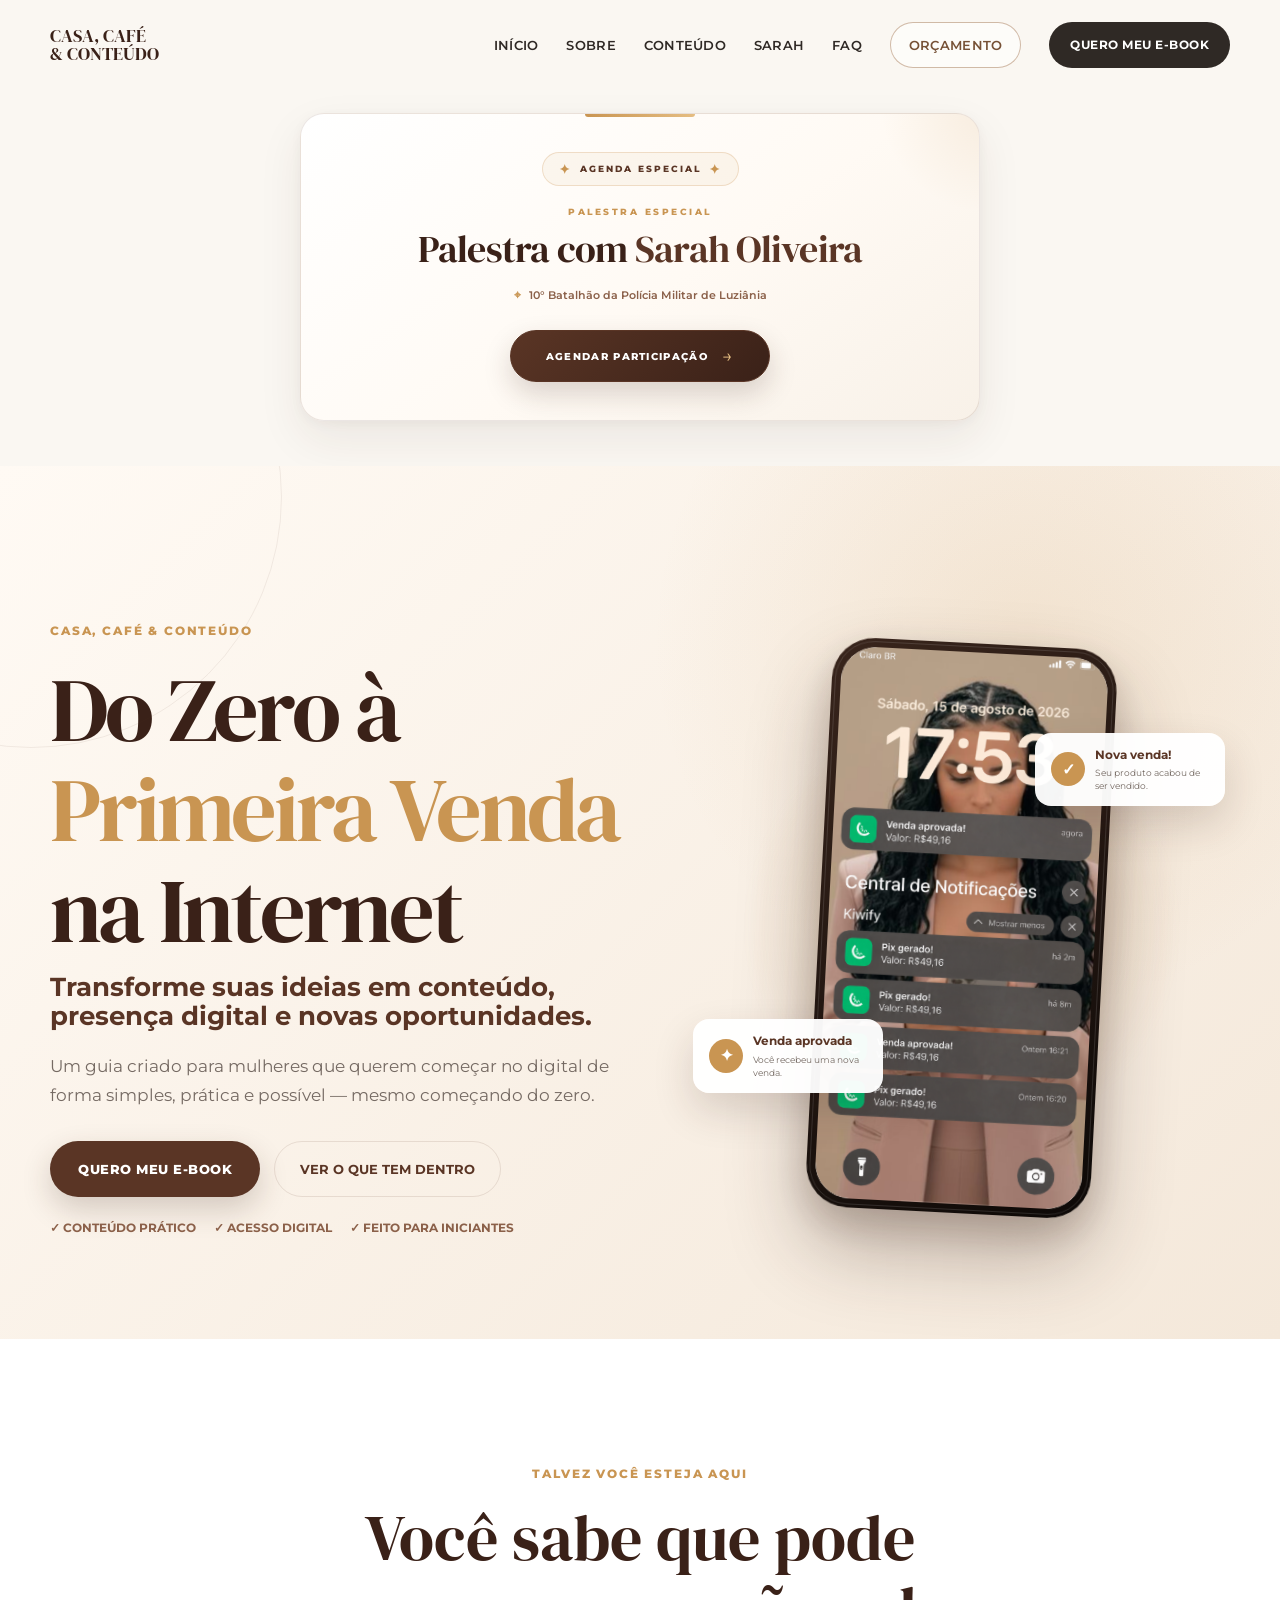
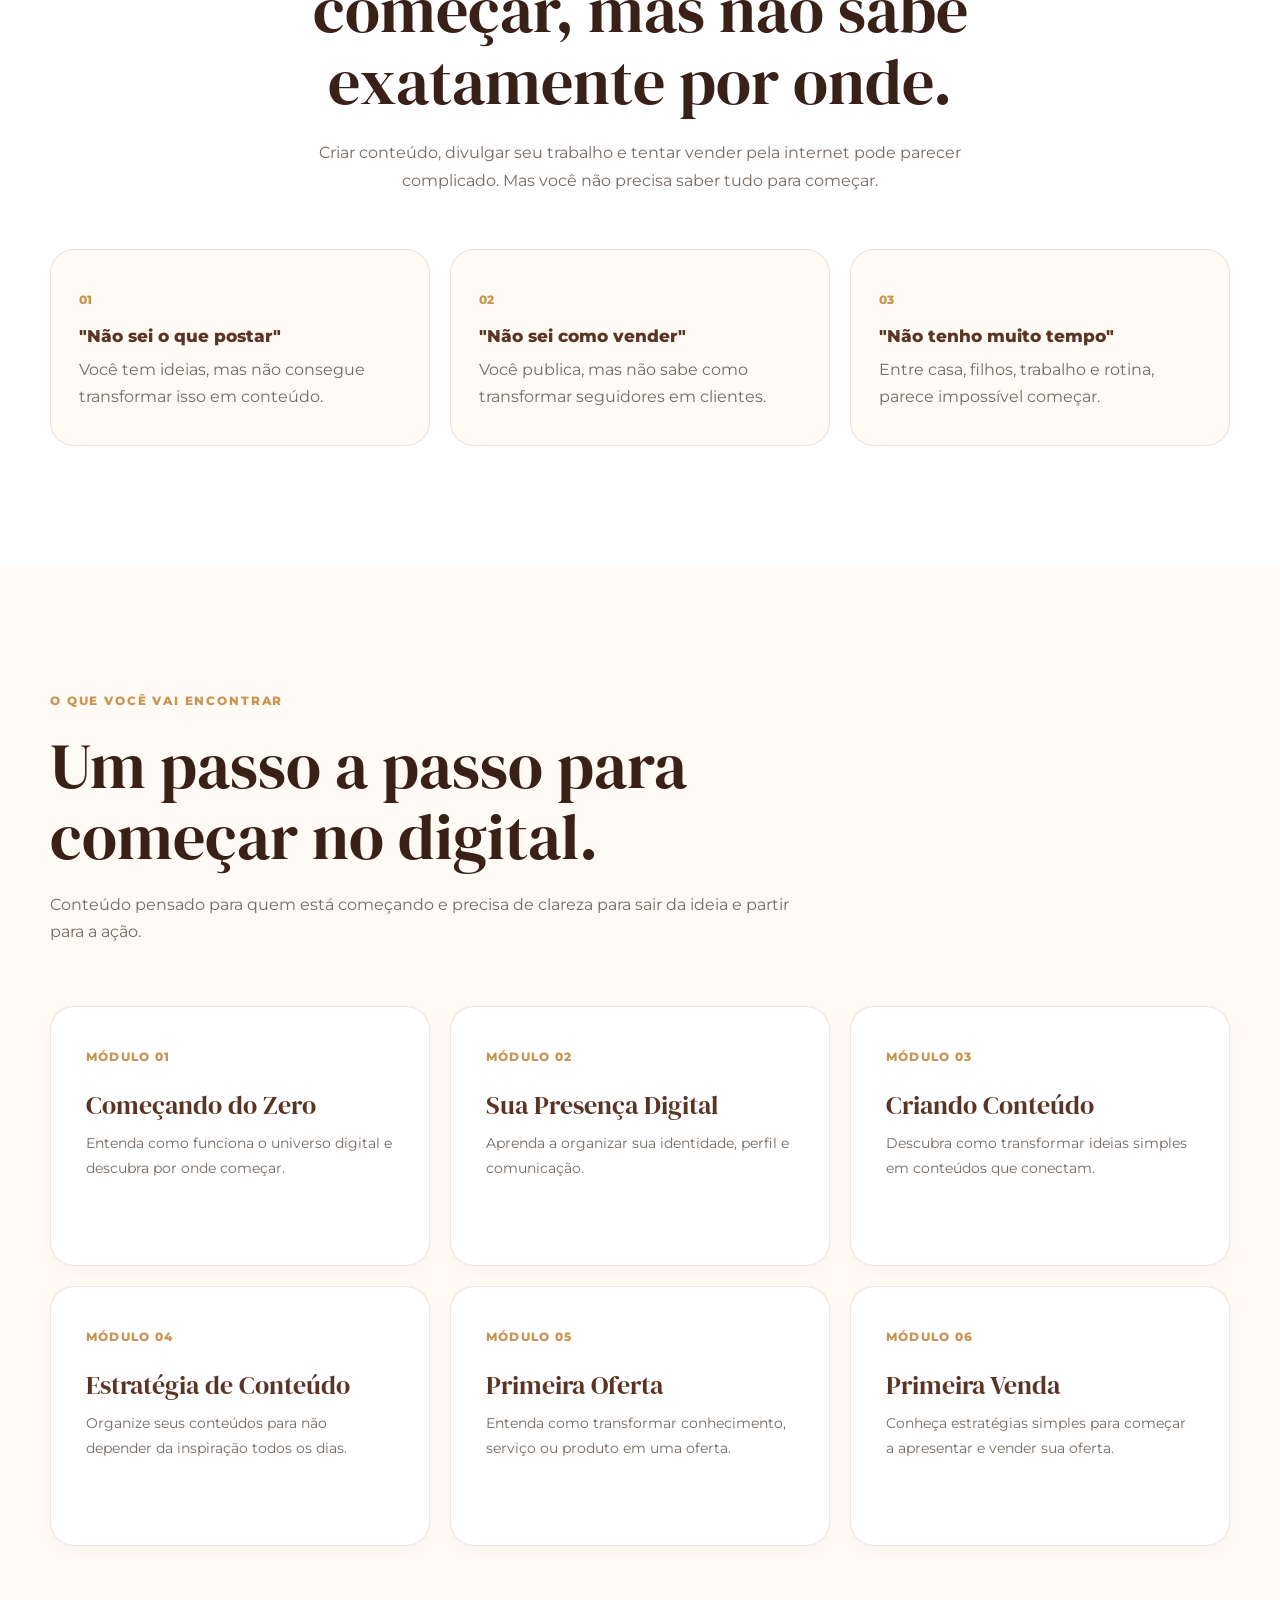
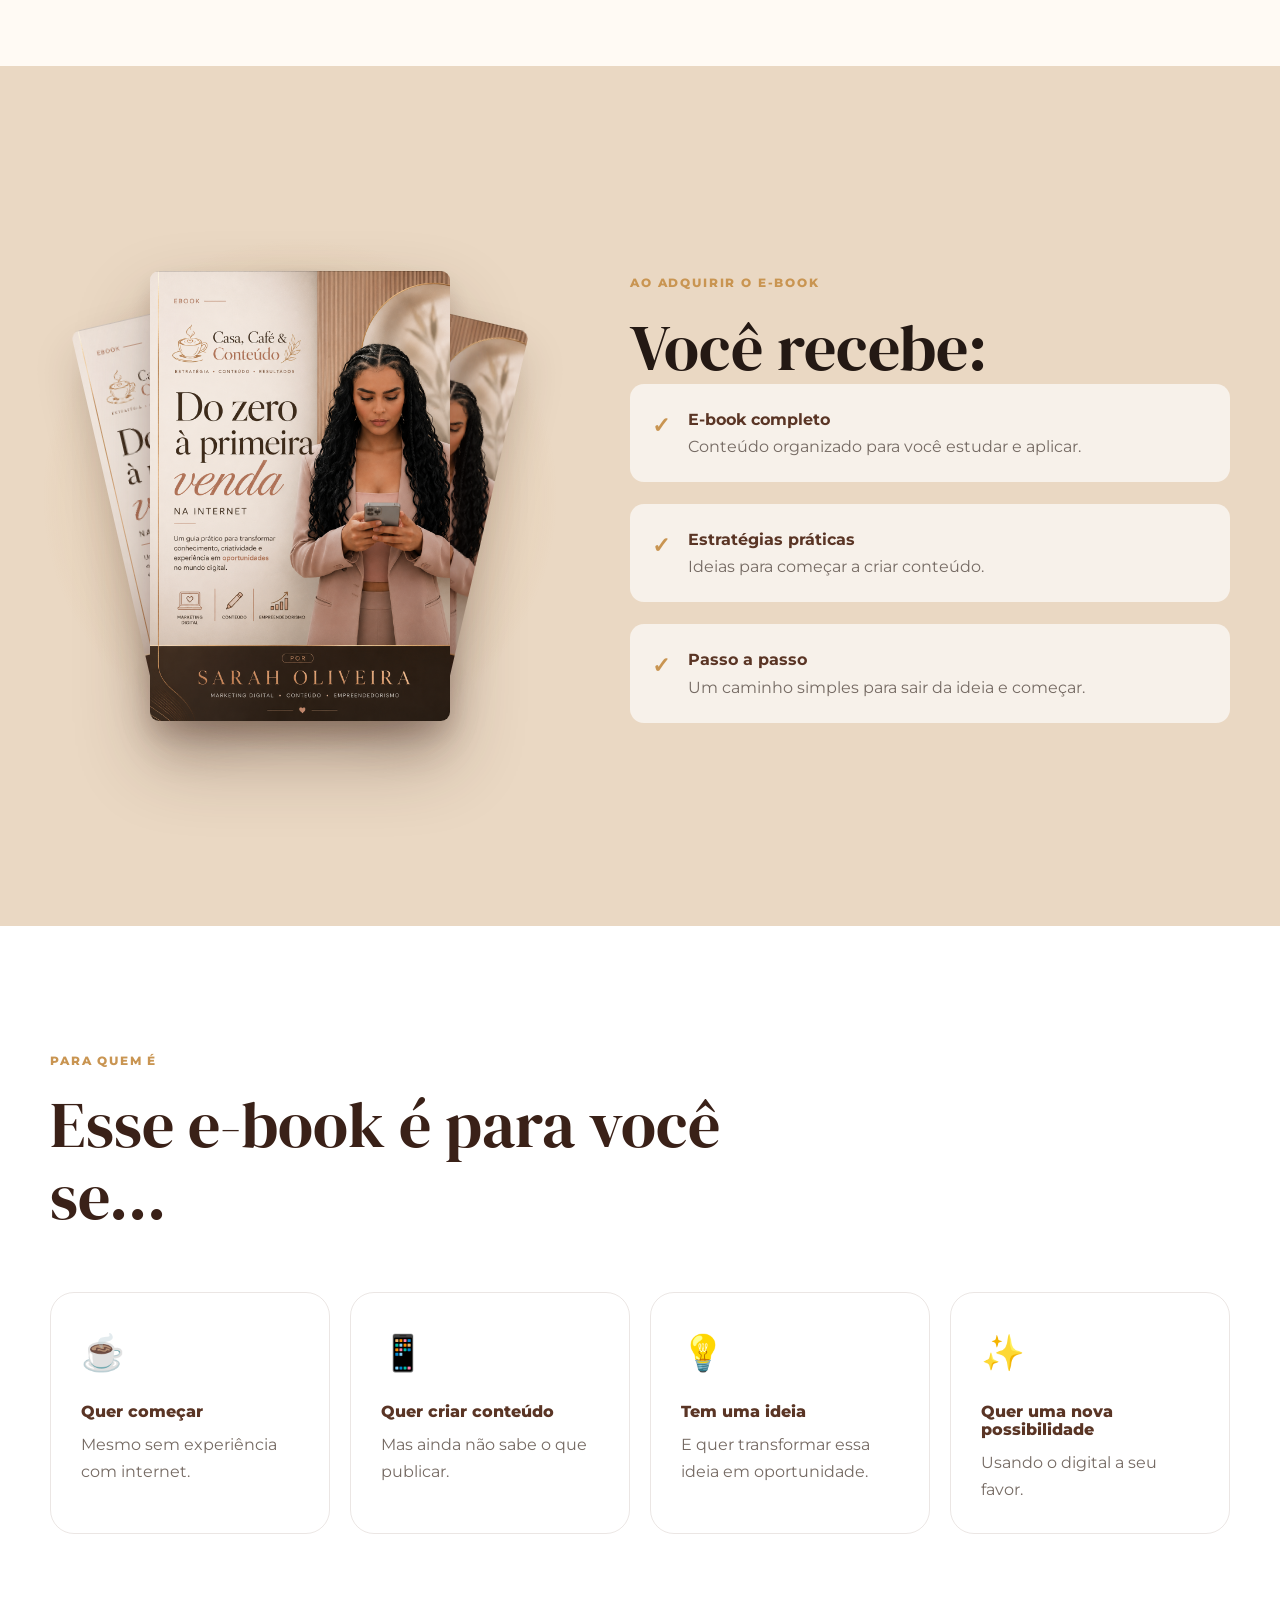
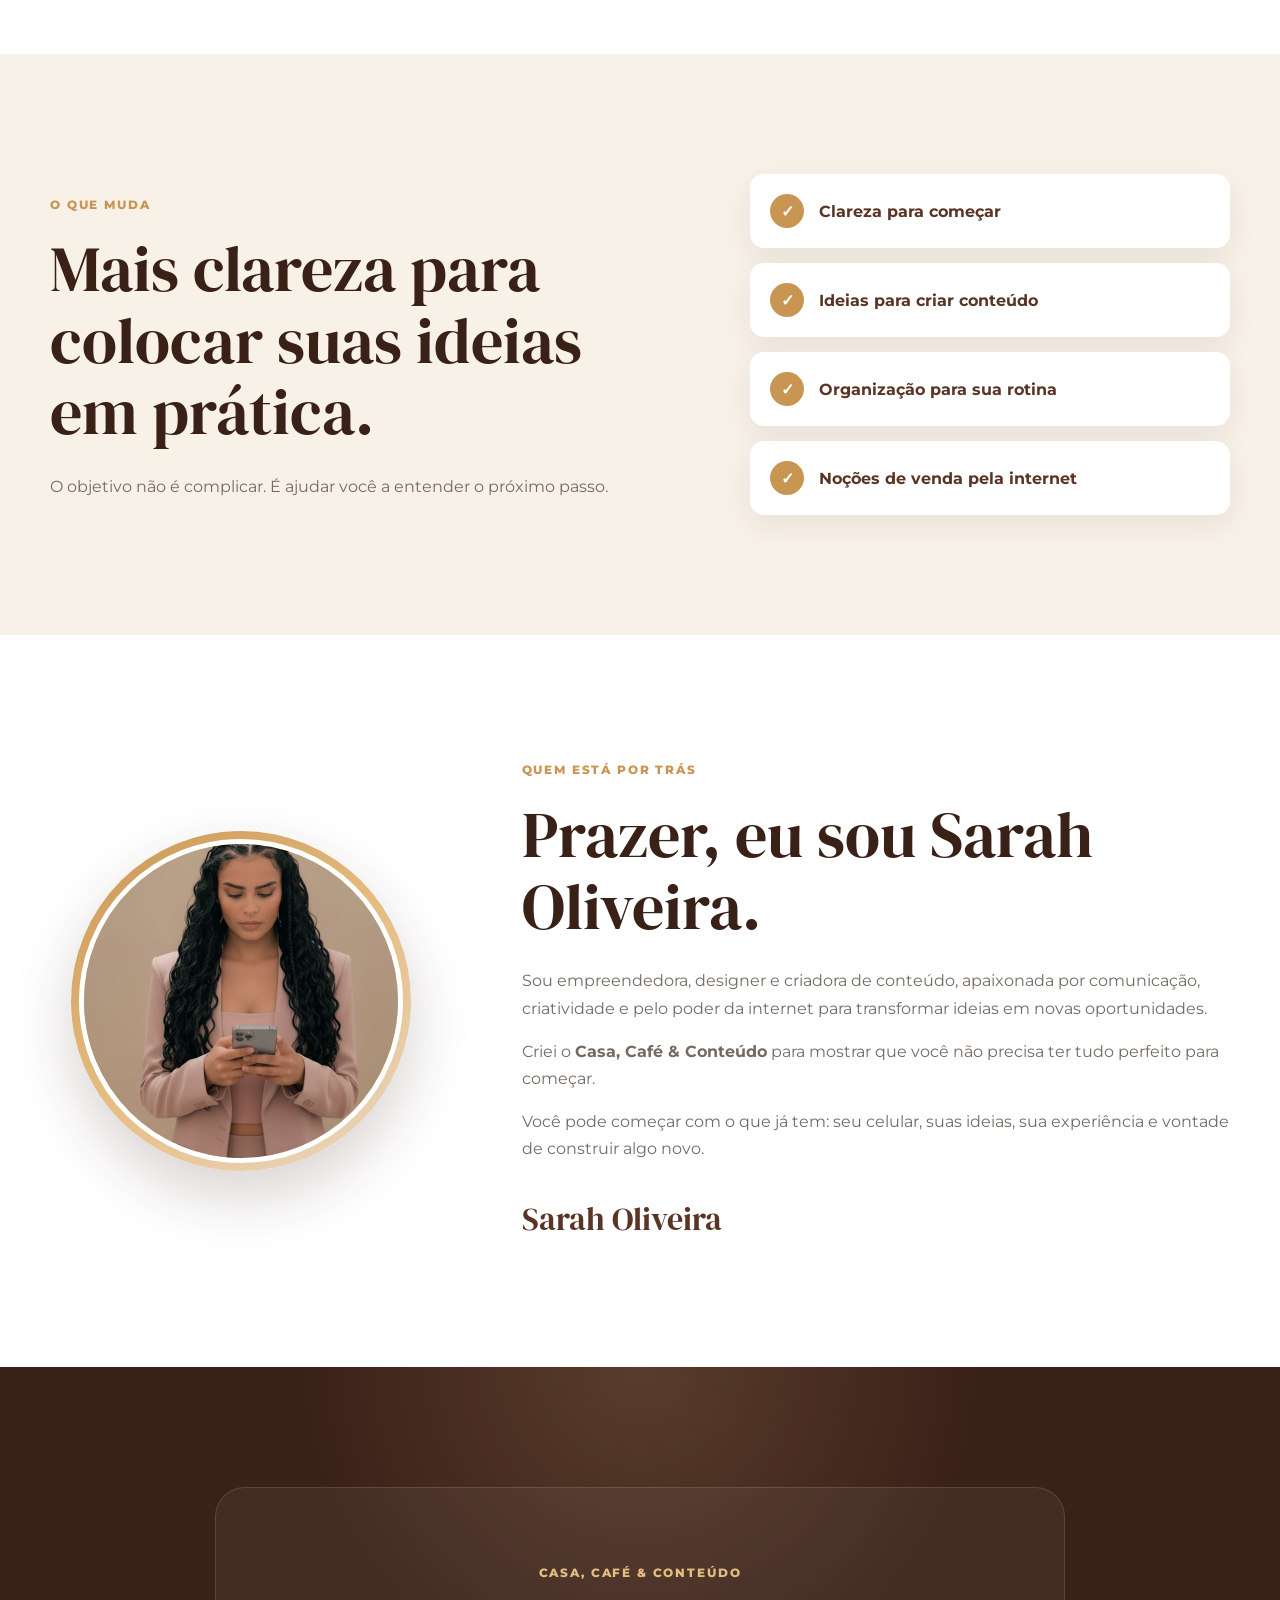
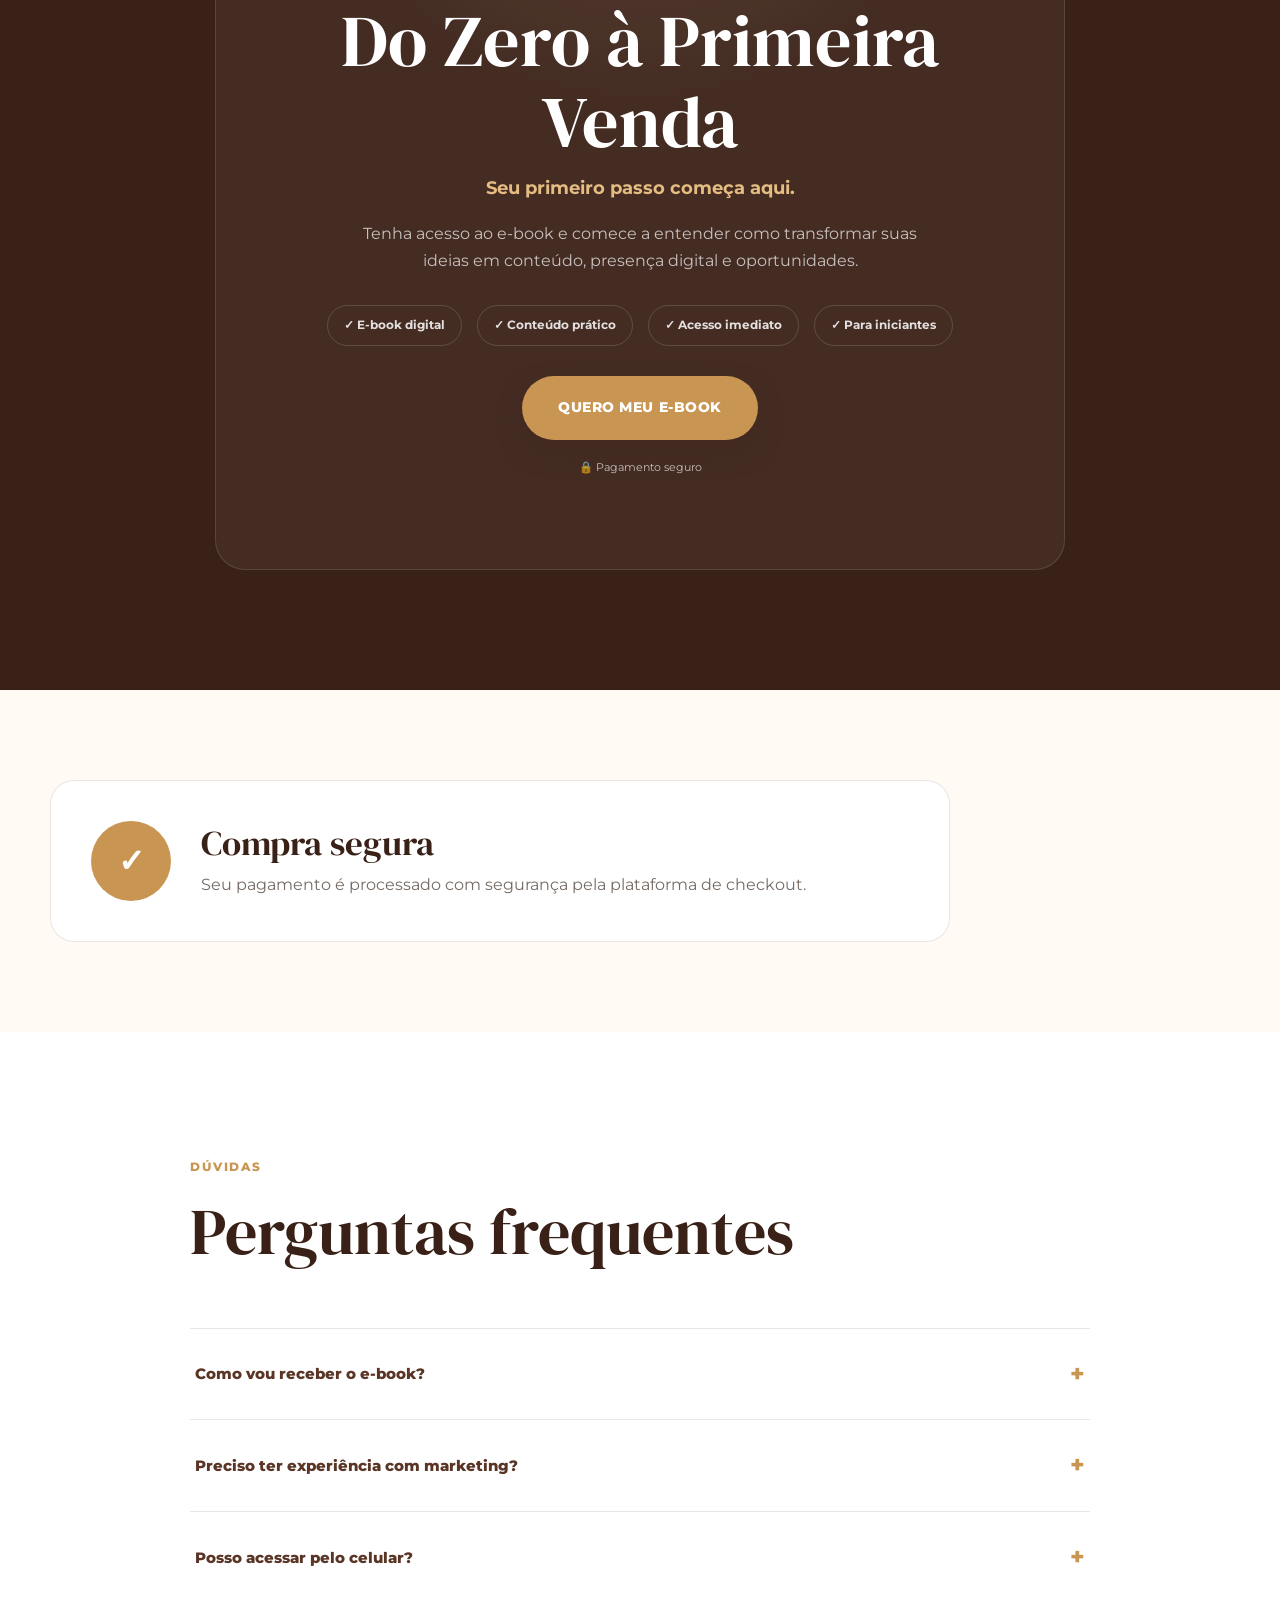
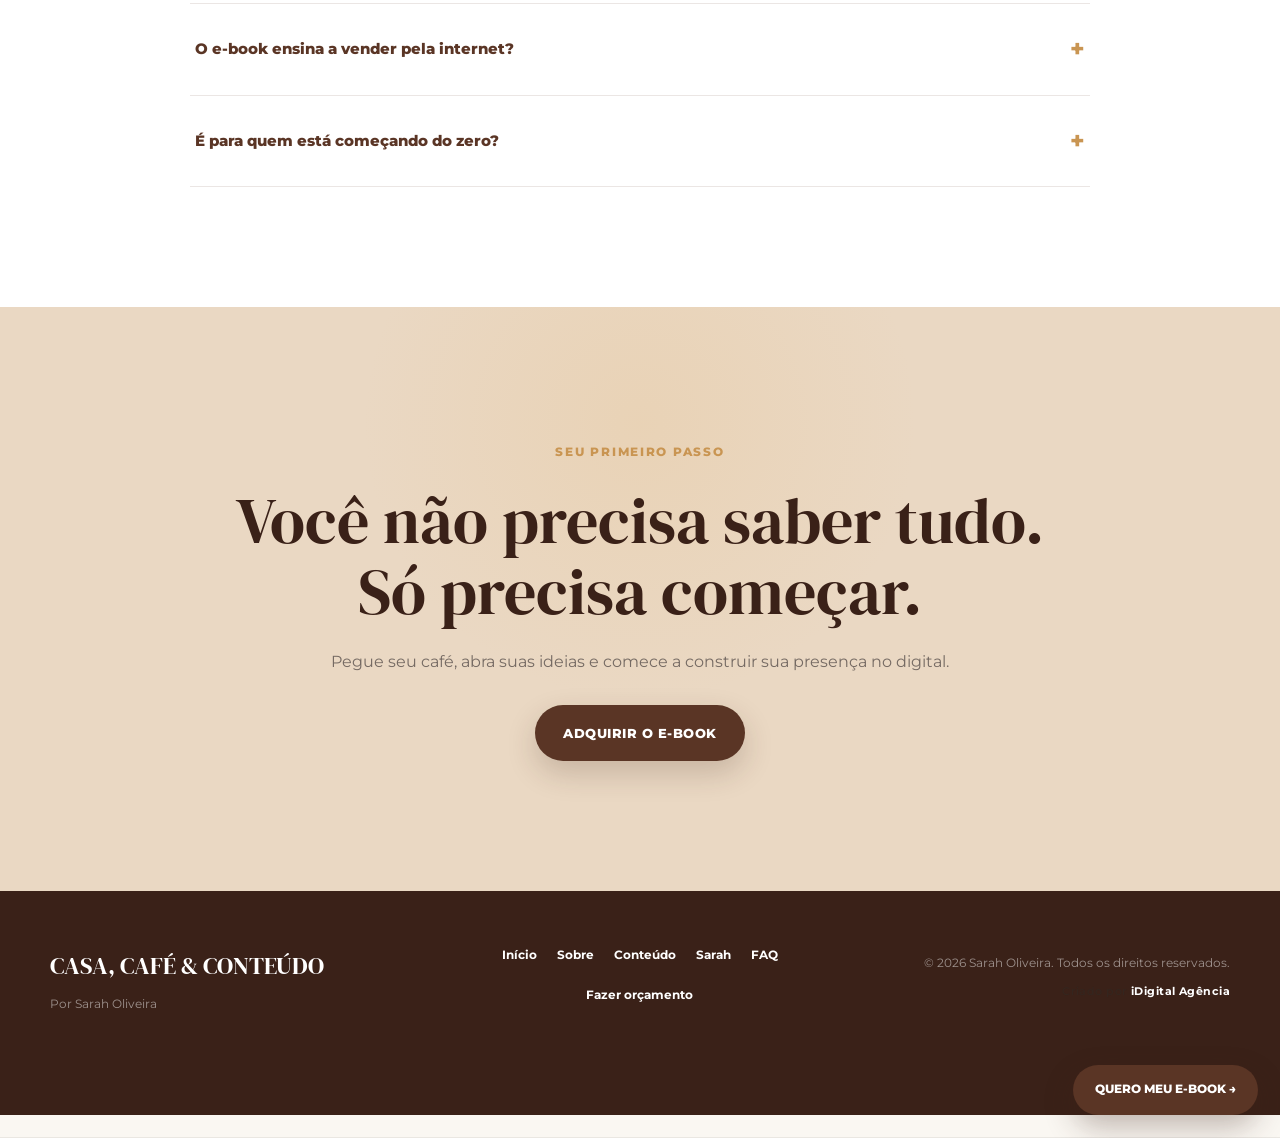
==== commit d7ac92bd: "Atualiza botão da palestra e centraliza agenda" ====
--- a/index.html
+++ b/index.html
@@ -73,8 +73,49 @@
 
 </div>
 
-    </header>
-
+</div>
+
+<!-- =====================================================
+     AGENDA ESPECIAL — PALESTRA
+===================================================== -->
+
+<section class="agenda-palestra">
+
+    <div class="agenda-data">
+        <span class="agenda-icone">✦</span>
+        Agenda Especial
+        <span class="agenda-icone">✦</span>
+    </div>
+
+    <div class="agenda-conteudo">
+
+        <span class="agenda-label">
+            Palestra especial
+        </span>
+
+        <h3>
+            Palestra com
+            <strong>Sarah Oliveira</strong>
+        </h3>
+
+        <div class="agenda-local">
+            <span>⌖</span>
+            10° Batalhão da Polícia Militar de Luziânia
+        </div>
+
+        <a
+            href="https://forms.cloud.microsoft/r/ES4S6NtJdA"
+            target="_blank"
+            rel="noopener noreferrer"
+            class="agenda-botao"
+        >
+            <span>Agendar participação</span>
+            <strong>→</strong>
+        </a>
+
+    </div>
+
+</section>
 
     <!-- =====================================================
          HERO
@@ -136,6 +177,8 @@
                         </div>
 
                     </div>
+
+                    
 
                      <!-- =====================================================
      CELULAR COM SUA IMAGEM
--- a/style.css
+++ b/style.css
@@ -3130,4 +3130,548 @@
 
 .created-by strong:hover {
     color: #ffffff;
+}
+
+/* =========================================================
+   AGENDA ESPECIAL — PALESTRA
+   CASA, CAFÉ & CONTEÚDO
+   ESTILO PREMIUM / CENTRALIZADO
+========================================================= */
+
+.agenda-palestra {
+    width: min(100% - 32px, 680px);
+
+    margin: 45px auto;
+
+    padding: 38px 42px;
+
+    position: relative;
+
+    display: flex;
+    flex-direction: column;
+    align-items: center;
+    justify-content: center;
+
+    text-align: center;
+
+    border: 1px solid rgba(90, 53, 37, 0.12);
+
+    border-radius: 24px;
+
+    background:
+        linear-gradient(
+            145deg,
+            #ffffff 0%,
+            #fffaf4 55%,
+            #f8f1e8 100%
+        );
+
+    box-shadow:
+        0 18px 45px rgba(58, 33, 24, 0.08),
+        0 3px 12px rgba(58, 33, 24, 0.04);
+
+    overflow: hidden;
+
+    transition:
+        transform .35s ease,
+        box-shadow .35s ease;
+}
+
+
+/* =========================================================
+   DETALHE SUPERIOR
+========================================================= */
+
+.agenda-palestra::before {
+    content: "";
+
+    position: absolute;
+
+    top: 0;
+    left: 50%;
+
+    width: 110px;
+    height: 3px;
+
+    transform: translateX(-50%);
+
+    border-radius: 0 0 10px 10px;
+
+    background:
+        linear-gradient(
+            90deg,
+            #c99552,
+            #e5bd82
+        );
+}
+
+
+/* brilho decorativo */
+
+.agenda-palestra::after {
+    content: "";
+
+    position: absolute;
+
+    width: 220px;
+    height: 220px;
+
+    right: -120px;
+    top: -120px;
+
+    border-radius: 50%;
+
+    background:
+        radial-gradient(
+            circle,
+            rgba(201,149,82,.13),
+            transparent 70%
+        );
+
+    pointer-events: none;
+}
+
+
+/* =========================================================
+   SELO
+========================================================= */
+
+.agenda-data {
+    position: relative;
+    z-index: 2;
+
+    display: inline-flex;
+
+    align-items: center;
+    justify-content: center;
+
+    gap: 8px;
+
+    margin-bottom: 18px;
+
+    padding: 8px 16px;
+
+    border: 1px solid rgba(201,149,82,.25);
+
+    border-radius: 100px;
+
+    background:
+        rgba(201,149,82,.07);
+
+    color: #5a3525;
+
+    font-family: "Montserrat", sans-serif;
+
+    font-size: 9px;
+
+    font-weight: 800;
+
+    letter-spacing: 2px;
+
+    text-transform: uppercase;
+}
+
+
+/* =========================================================
+   ÍCONE
+========================================================= */
+
+.agenda-icone {
+    color: #c99552;
+
+    font-size: 13px;
+
+    line-height: 1;
+}
+
+
+/* =========================================================
+   LABEL
+========================================================= */
+
+.agenda-label {
+    position: relative;
+    z-index: 2;
+
+    display: block;
+
+    margin-bottom: 8px;
+
+    color: #c99552;
+
+    font-family: "Montserrat", sans-serif;
+
+    font-size: 9px;
+
+    font-weight: 800;
+
+    letter-spacing: 2.5px;
+
+    text-transform: uppercase;
+}
+
+
+/* =========================================================
+   TÍTULO
+========================================================= */
+
+.agenda-conteudo {
+    position: relative;
+
+    z-index: 2;
+
+    width: 100%;
+}
+
+
+.agenda-conteudo h3 {
+    max-width: 560px;
+
+    margin: 0 auto;
+
+    color: #3a2118;
+
+    font-family: "DM Serif Display", serif;
+
+    font-size: clamp(
+        1.7rem,
+        4vw,
+        2.35rem
+    );
+
+    font-weight: 400;
+
+    line-height: 1.18;
+
+    letter-spacing: -.02em;
+}
+
+
+.agenda-conteudo h3 strong {
+    color: #5a3525;
+
+    font-weight: 400;
+}
+
+
+/* =========================================================
+   LOCAL
+========================================================= */
+
+.agenda-local {
+    position: relative;
+
+    z-index: 2;
+
+    display: flex;
+
+    align-items: center;
+    justify-content: center;
+
+    gap: 8px;
+
+    max-width: 520px;
+
+    margin: 15px auto 26px;
+
+    color: #8b6049;
+
+    font-family: "Montserrat", sans-serif;
+
+    font-size: 11px;
+
+    font-weight: 600;
+
+    line-height: 1.5;
+}
+
+
+.agenda-local span {
+    color: #c99552;
+
+    font-size: 12px;
+}
+
+
+/* =========================================================
+   BOTÃO PRINCIPAL
+========================================================= */
+
+.agenda-botao {
+    position: relative;
+
+    z-index: 2;
+
+    display: inline-flex;
+
+    align-items: center;
+    justify-content: center;
+
+    gap: 14px;
+
+    min-width: 260px;
+
+    min-height: 52px;
+
+    padding: 0 25px;
+
+    border: 1px solid #5a3525;
+
+    border-radius: 100px;
+
+    background:
+        linear-gradient(
+            135deg,
+            #5a3525 0%,
+            #3a2118 100%
+        );
+
+    color: #ffffff;
+
+    text-decoration: none;
+
+    font-family: "Montserrat", sans-serif;
+
+    font-size: 10px;
+
+    font-weight: 800;
+
+    letter-spacing: 1.3px;
+
+    text-transform: uppercase;
+
+    box-shadow:
+        0 12px 28px rgba(58,33,24,.18);
+
+    transition:
+        transform .3s ease,
+        box-shadow .3s ease,
+        background .3s ease;
+}
+
+
+/* seta */
+
+.agenda-botao strong {
+    display: flex;
+
+    align-items: center;
+    justify-content: center;
+
+    color: #e5bd82;
+
+    font-size: 18px;
+
+    font-weight: 400;
+
+    line-height: 1;
+
+    transition:
+        transform .3s ease,
+        color .3s ease;
+}
+
+
+/* hover */
+
+.agenda-botao:hover {
+
+    background:
+        linear-gradient(
+            135deg,
+            #c99552 0%,
+            #e5bd82 100%
+        );
+
+    color: #3a2118;
+
+    transform: translateY(-3px);
+
+    box-shadow:
+        0 18px 38px rgba(58,33,24,.22);
+}
+
+
+.agenda-botao:hover strong {
+
+    color: #3a2118;
+
+    transform: translateX(5px);
+}
+
+
+/* =========================================================
+   MICRO TEXTO
+========================================================= */
+
+.agenda-palestra::marker {
+    display: none;
+}
+
+
+/* =========================================================
+   TABLET
+========================================================= */
+
+@media (max-width: 800px) {
+
+    .agenda-palestra {
+
+        width: min(
+            calc(100% - 32px),
+            620px
+        );
+
+        padding: 34px 28px;
+    }
+
+}
+
+
+/* =========================================================
+   MOBILE
+========================================================= */
+
+@media (max-width: 600px) {
+
+    .agenda-palestra {
+
+        width: calc(100% - 24px);
+
+        margin: 30px auto;
+
+        padding: 30px 20px;
+
+        border-radius: 20px;
+    }
+
+
+    .agenda-palestra::before {
+
+        width: 80px;
+    }
+
+
+    .agenda-data {
+
+        margin-bottom: 15px;
+
+        padding: 7px 13px;
+
+        font-size: 8px;
+
+        letter-spacing: 1.5px;
+    }
+
+
+    .agenda-label {
+
+        font-size: 8px;
+
+        letter-spacing: 2px;
+    }
+
+
+    .agenda-conteudo h3 {
+
+        font-size: 1.5rem;
+
+        line-height: 1.2;
+    }
+
+
+    .agenda-local {
+
+        max-width: 300px;
+
+        margin: 13px auto 23px;
+
+        font-size: 10px;
+
+        line-height: 1.5;
+    }
+
+
+    .agenda-botao {
+
+        width: 100%;
+
+        min-width: 0;
+
+        min-height: 52px;
+
+        padding: 0 18px;
+
+        font-size: 9px;
+
+        letter-spacing: 1px;
+    }
+
+
+    .agenda-botao strong {
+
+        font-size: 17px;
+    }
+
+}
+
+
+/* =========================================================
+   CELULAR PEQUENO
+========================================================= */
+
+@media (max-width: 380px) {
+
+    .agenda-palestra {
+
+        padding: 27px 16px;
+    }
+
+
+    .agenda-conteudo h3 {
+
+        font-size: 1.35rem;
+    }
+
+
+    .agenda-local {
+
+        font-size: 9px;
+    }
+
+
+    .agenda-botao {
+
+        font-size: 8px;
+
+        gap: 10px;
+    }
+
+}
+
+
+/* =========================================================
+   ACESSIBILIDADE
+========================================================= */
+
+.agenda-botao:focus-visible {
+
+    outline: 3px solid #e5bd82;
+
+    outline-offset: 4px;
+}
+
+
+/* =========================================================
+   REDUÇÃO DE MOVIMENTO
+========================================================= */
+
+@media (prefers-reduced-motion: reduce) {
+
+    .agenda-palestra,
+    .agenda-botao,
+    .agenda-botao strong {
+
+        transition: none;
+    }
 }
